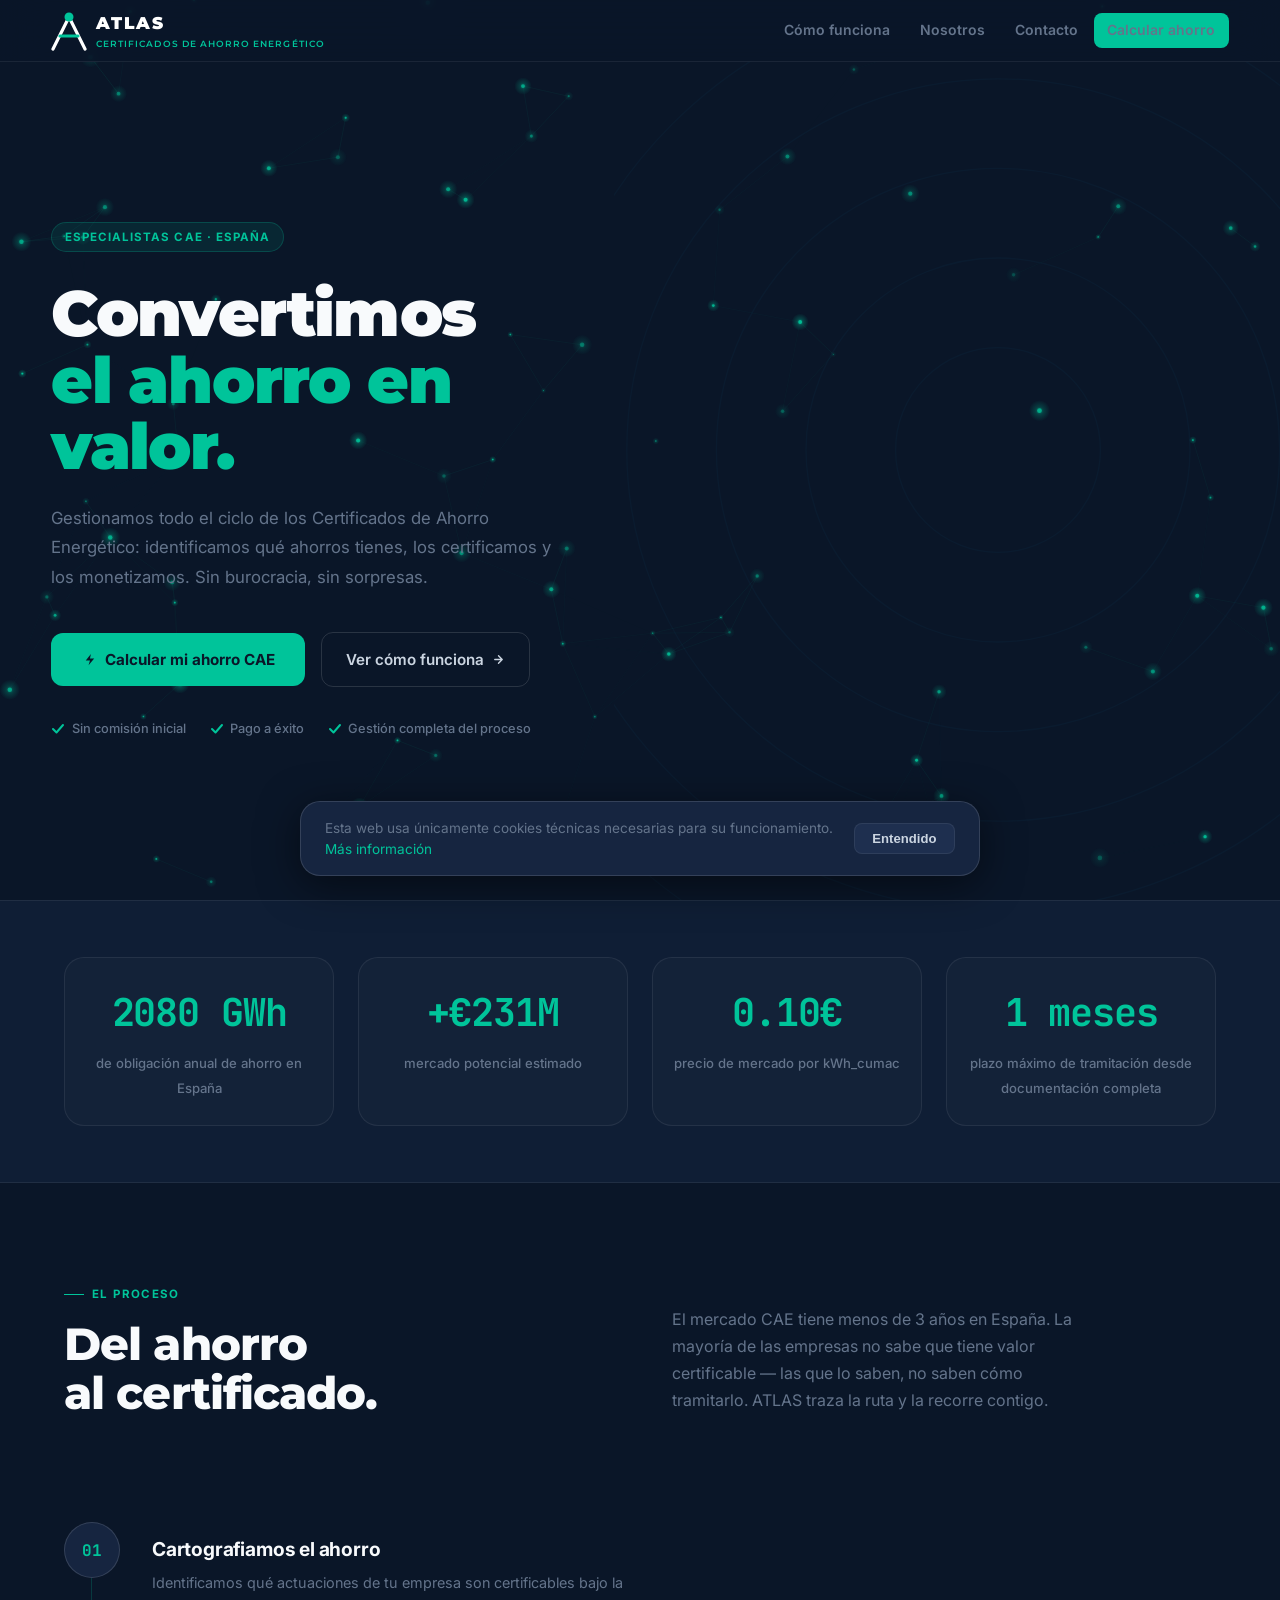
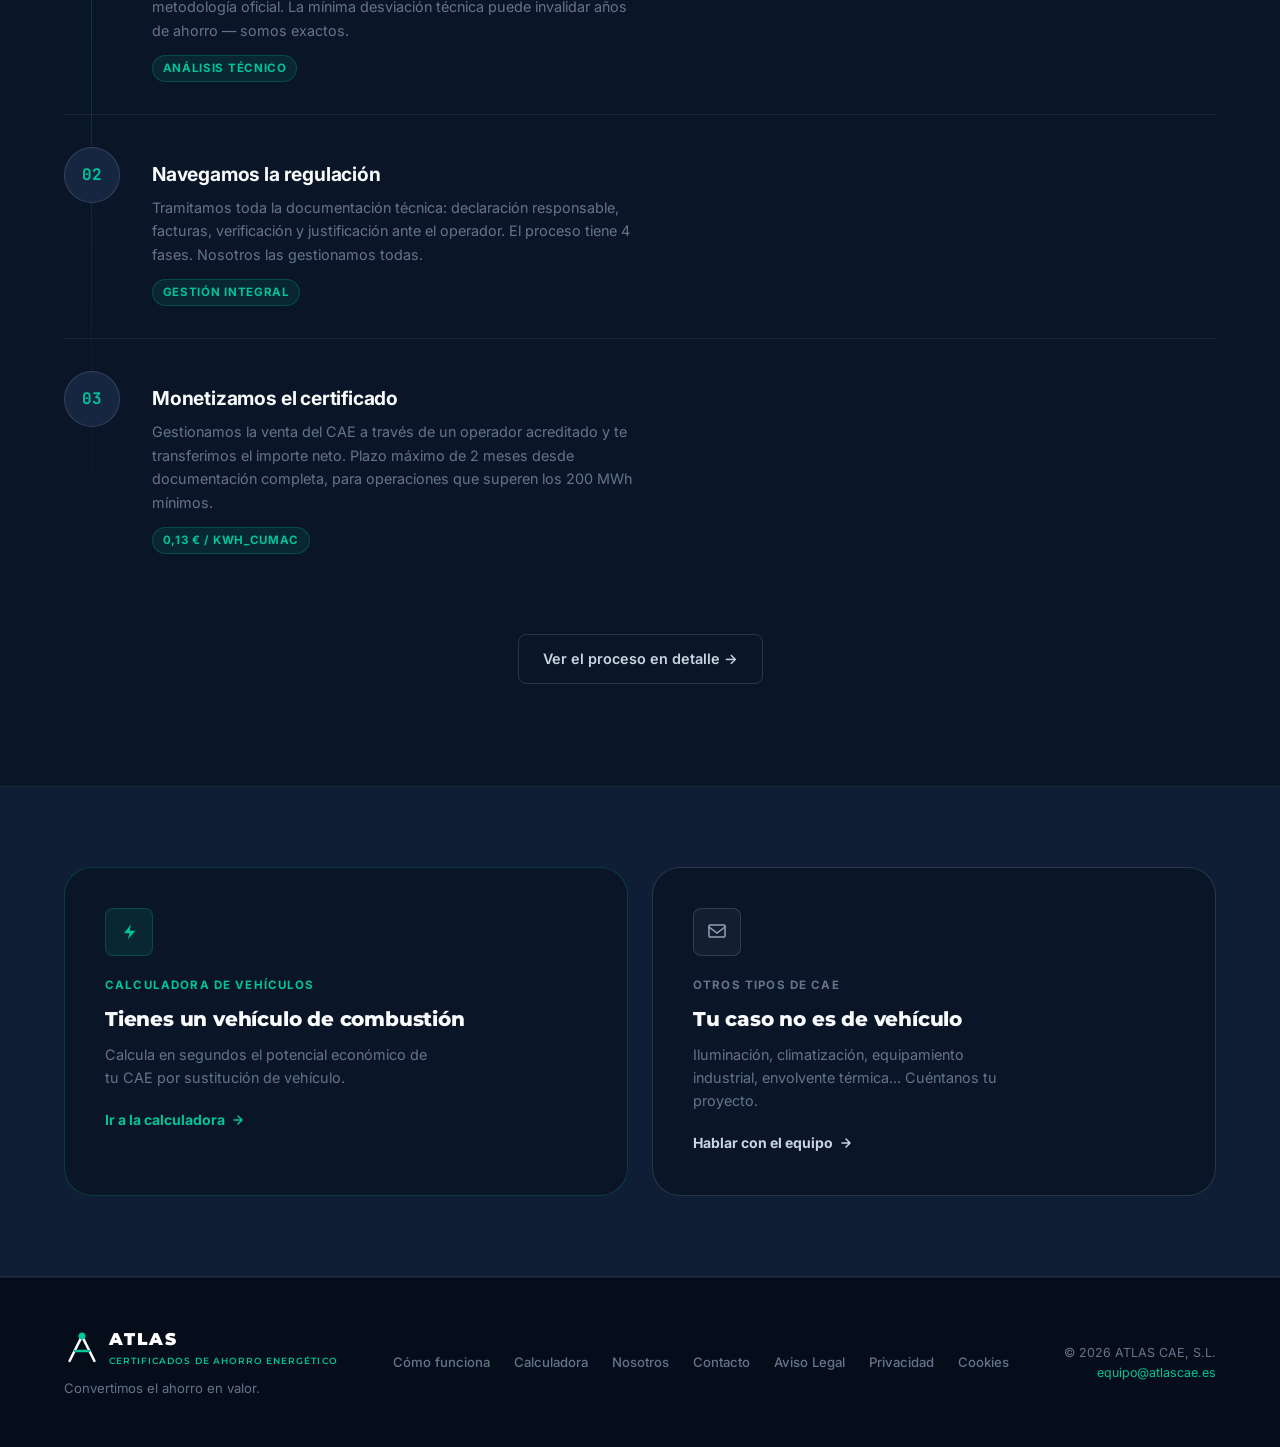
==== index.html @ 6698786b "Fix website structure" ====
<!DOCTYPE html>
<html lang="es">
<head>
  <meta charset="UTF-8">
  <meta name="viewport" content="width=device-width, initial-scale=1.0">
  <title>ATLAS CAE — Certificados de Ahorro Energético</title>
  <meta name="description" content="ATLAS CAE gestiona todo el proceso de certificación energética: identificamos el ahorro, tramitamos la documentación y monetizamos tu CAE. Sin complicaciones.">
  <link rel="preconnect" href="https://fonts.googleapis.com">
  <link rel="preconnect" href="https://fonts.gstatic.com" crossorigin>
  <link href="https://fonts.googleapis.com/css2?family=Montserrat:wght@600;700;800;900&family=Inter:wght@400;500;600&family=JetBrains+Mono:wght@400;500;700&display=swap" rel="stylesheet">
  <link rel="stylesheet" href="css/main.css">
</head>
<body>

<div id="scroll-bar" aria-hidden="true"></div>

<!-- ═══ HEADER ═══════════════════════════════════════ -->
<header class="site-header" id="site-header">
  <a class="logo" href="index.html" aria-label="ATLAS CAE — inicio">
    <span class="logo-mark" aria-hidden="true">
      <svg width="36" height="40" viewBox="0 0 36 40" fill="none" xmlns="http://www.w3.org/2000/svg">
        <line x1="2" y1="38" x2="18" y2="6" stroke="white" stroke-width="3.2" stroke-linecap="round"/>
        <line x1="34" y1="38" x2="18" y2="6" stroke="white" stroke-width="3.2" stroke-linecap="round"/>
        <line x1="9" y1="25" x2="27" y2="25" stroke="#00C49A" stroke-width="3.2" stroke-linecap="round"/>
        <circle cx="18" cy="6" r="4.5" fill="#00C49A"/>
      </svg>
    </span>
    <span>
      <span class="logo-name">ATLAS</span>
      <span class="logo-sub">Certificados de Ahorro Energético</span>
    </span>
  </a>
  <nav class="header-nav" aria-label="Navegación principal">
    <a href="ayuda.html">Cómo funciona</a>
    <a href="nosotros.html">Nosotros</a>
    <a href="contacto.html">Contacto</a>
    <a href="calculadora.html" class="header-cta">Calcular ahorro</a>
  </nav>
  <button class="mobile-toggle" id="mobile-toggle" aria-label="Abrir menú" aria-expanded="false" aria-controls="mobile-nav">
    <span class="bar"></span><span class="bar"></span><span class="bar"></span>
  </button>
</header>

<nav class="mobile-nav" id="mobile-nav" aria-label="Menú móvil">
  <a href="ayuda.html">Cómo funciona</a>
  <a href="nosotros.html">Nosotros</a>
  <a href="contacto.html">Contacto</a>
  <a href="calculadora.html" class="mobile-cta">Calcular ahorro</a>
</nav>

<!-- ═══ HERO ══════════════════════════════════════════ -->
<section id="hero" aria-label="Inicio">
  <canvas id="hero-canvas" aria-hidden="true"></canvas>
  <div class="hero-rings" aria-hidden="true">
    <svg viewBox="0 0 600 600" width="100%" height="100%" fill="none" xmlns="http://www.w3.org/2000/svg">
      <circle cx="300" cy="300" r="80"  stroke="#1B9ED4" stroke-width="1"/>
      <circle cx="300" cy="300" r="150" stroke="#1B9ED4" stroke-width="1"/>
      <circle cx="300" cy="300" r="220" stroke="#1B9ED4" stroke-width="1"/>
      <circle cx="300" cy="300" r="290" stroke="#1B9ED4" stroke-width="1"/>
      <circle cx="300" cy="300" r="360" stroke="#1B9ED4" stroke-width="1"/>
      <circle cx="300" cy="300" r="430" stroke="#1B9ED4" stroke-width="0.8"/>
      <circle cx="300" cy="300" r="500" stroke="#1B9ED4" stroke-width="0.6"/>
    </svg>
  </div>
  <div class="hero-content">
    <div class="hero-badge">
      Especialistas CAE · España
    </div>
    <h1 class="hero-h1">
      Convertimos<br>
      <span class="accent">el ahorro en valor.</span>
    </h1>
    <p class="hero-sub">
      Gestionamos todo el ciclo de los Certificados de Ahorro Energético:
      identificamos qué ahorros tienes, los certificamos y los monetizamos.
      Sin burocracia, sin sorpresas.
    </p>
    <div class="hero-actions">
      <a href="calculadora.html" class="btn-hero-primary">
        <svg width="15" height="15" viewBox="0 0 16 16" fill="none" aria-hidden="true">
          <path d="M9.5 2L4 9h4.5L7 14 13 7H8.5L9.5 2z" fill="currentColor"/>
        </svg>
        Calcular mi ahorro CAE
      </a>
      <a href="ayuda.html" class="btn-hero-ghost">
        Ver cómo funciona
        <svg width="13" height="13" viewBox="0 0 14 14" fill="none" aria-hidden="true">
          <path d="M3 7h8M7 3l4 4-4 4" stroke="currentColor" stroke-width="1.5" stroke-linecap="round" stroke-linejoin="round"/>
        </svg>
      </a>
    </div>
    <div class="hero-trust" aria-label="Ventajas clave">
      <div class="hero-trust-item">
        <svg width="14" height="14" viewBox="0 0 14 14" fill="none" aria-hidden="true"><path d="M2 7l3.5 3.5L12 3" stroke="#00C49A" stroke-width="2" stroke-linecap="round" stroke-linejoin="round"/></svg>
        Sin comisión inicial
      </div>
      <div class="hero-trust-item">
        <svg width="14" height="14" viewBox="0 0 14 14" fill="none" aria-hidden="true"><path d="M2 7l3.5 3.5L12 3" stroke="#00C49A" stroke-width="2" stroke-linecap="round" stroke-linejoin="round"/></svg>
        Pago a éxito
      </div>
      <div class="hero-trust-item">
        <svg width="14" height="14" viewBox="0 0 14 14" fill="none" aria-hidden="true"><path d="M2 7l3.5 3.5L12 3" stroke="#00C49A" stroke-width="2" stroke-linecap="round" stroke-linejoin="round"/></svg>
        Gestión completa del proceso
      </div>
    </div>
  </div>
</section>

<!-- ═══ STATS ══════════════════════════════════════════ -->
<div id="stats" aria-label="Cifras clave del mercado">
  <div class="stats-grid">
    <div class="stat-item reveal delay-1">
      <span class="stat-num" data-target="2600" data-suffix=" GWh">0</span>
      <span class="stat-desc">de obligación anual de ahorro en España</span>
    </div>
    <div class="stat-item reveal delay-2">
      <span class="stat-num" data-target="300" data-prefix="+€" data-suffix="M">0</span>
      <span class="stat-desc">mercado potencial estimado</span>
    </div>
    <div class="stat-item reveal delay-3">
      <span class="stat-num" data-target="0.13" data-suffix="€">0</span>
      <span class="stat-desc">precio de mercado por kWh_cumac</span>
    </div>
    <div class="stat-item reveal delay-4">
      <span class="stat-num" data-target="2" data-suffix=" meses">0</span>
      <span class="stat-desc">plazo máximo de tramitación desde documentación completa</span>
    </div>
  </div>
</div>

<!-- ═══ PROCESO ════════════════════════════════════════ -->
<section id="proceso" style="background:var(--dark-900); border-bottom:1px solid var(--border);" aria-labelledby="proceso-title">
  <div class="section-wrap">
    <div class="proceso-header-grid" style="display:grid;grid-template-columns:1fr 1fr;gap:4rem;align-items:end;margin-bottom:4.5rem;">
      <div class="reveal reveal-left">
        <div class="section-label">El proceso</div>
        <h2 class="section-title" id="proceso-title">Del ahorro<br>al certificado.</h2>
      </div>
      <p class="section-sub reveal reveal-right" style="max-width:40ch;padding-bottom:.25rem;align-self:end;">
        El mercado CAE tiene menos de 3 años en España. La mayoría de las empresas no sabe
        que tiene valor certificable — las que lo saben, no saben cómo tramitarlo.
        ATLAS traza la ruta y la recorre contigo.
      </p>
    </div>

    <div class="steps" role="list">
      <div class="step reveal" role="listitem">
        <div class="step-num" aria-hidden="true">01</div>
        <div class="step-content">
          <div class="step-title">Cartografiamos el ahorro</div>
          <p class="step-desc">Identificamos qué actuaciones de tu empresa son certificables bajo la metodología oficial. La mínima desviación técnica puede invalidar años de ahorro — somos exactos.</p>
          <span class="step-tag">Análisis técnico</span>
        </div>
      </div>
      <div class="step reveal delay-1" role="listitem">
        <div class="step-num" aria-hidden="true">02</div>
        <div class="step-content">
          <div class="step-title">Navegamos la regulación</div>
          <p class="step-desc">Tramitamos toda la documentación técnica: declaración responsable, facturas, verificación y justificación ante el operador. El proceso tiene 4 fases. Nosotros las gestionamos todas.</p>
          <span class="step-tag">Gestión integral</span>
        </div>
      </div>
      <div class="step reveal delay-2" role="listitem">
        <div class="step-num" aria-hidden="true">03</div>
        <div class="step-content">
          <div class="step-title">Monetizamos el certificado</div>
          <p class="step-desc">Gestionamos la venta del CAE a través de un operador acreditado y te transferimos el importe neto. Plazo máximo de 2 meses desde documentación completa, para operaciones que superen los 200 MWh mínimos.</p>
          <span class="step-tag">0,13 € / kWh_cumac</span>
        </div>
      </div>
    </div>

    <div style="margin-top:3rem;text-align:center;" class="reveal">
      <a href="ayuda.html" class="btn-secondary">Ver el proceso en detalle →</a>
    </div>
  </div>
</section>

<!-- ═══ CTA DUAL ════════════════════════════════════════ -->
<section style="background:var(--dark-800);border-bottom:1px solid var(--border);" aria-label="Próximos pasos">
  <div class="section-wrap cta-dual-wrap" style="padding-top:5rem;padding-bottom:5rem;">
    <div class="cta-dual-grid reveal" style="display:grid;grid-template-columns:1fr 1fr;gap:1.5rem;">

      <a href="calculadora.html" class="cta-card-primary" style="display:block;text-decoration:none;background:var(--dark-900);border:1px solid var(--teal-border);border-radius:var(--r-xl);padding:2.5rem;transition:box-shadow .25s,border-color .25s;">
        <div style="display:inline-flex;align-items:center;justify-content:center;width:48px;height:48px;background:var(--teal-dim);border:1px solid var(--teal-border);border-radius:var(--r-sm);margin-bottom:1.25rem;">
          <svg width="20" height="20" viewBox="0 0 16 16" fill="none" aria-hidden="true">
            <path d="M9.5 2L4 9h4.5L7 14 13 7H8.5L9.5 2z" fill="#00C49A"/>
          </svg>
        </div>
        <div style="font-size:.72rem;font-weight:700;letter-spacing:.1em;text-transform:uppercase;color:var(--teal);margin-bottom:.5rem;">Calculadora de vehículos</div>
        <h3 style="font-family:'Montserrat',sans-serif;font-size:1.25rem;font-weight:800;letter-spacing:-.01em;margin-bottom:.5rem;color:var(--text-100);">Tienes un vehículo de combustión</h3>
        <p style="font-size:.9rem;color:var(--text-500);line-height:1.6;max-width:36ch;">Calcula en segundos el potencial económico de tu CAE por sustitución de vehículo.</p>
        <div style="display:inline-flex;align-items:center;gap:.4rem;margin-top:1.25rem;font-size:.875rem;font-weight:700;color:var(--teal);">
          Ir a la calculadora
          <svg width="14" height="14" viewBox="0 0 14 14" fill="none" aria-hidden="true">
            <path d="M3 7h8M7 3l4 4-4 4" stroke="currentColor" stroke-width="1.5" stroke-linecap="round" stroke-linejoin="round"/>
          </svg>
        </div>
      </a>

      <a href="contacto.html" class="cta-card-secondary" style="display:block;text-decoration:none;background:var(--dark-900);border:1px solid var(--border-light);border-radius:var(--r-xl);padding:2.5rem;transition:box-shadow .25s,border-color .25s;">
        <div style="display:inline-flex;align-items:center;justify-content:center;width:48px;height:48px;background:rgba(255,255,255,.04);border:1px solid var(--border-light);border-radius:var(--r-sm);margin-bottom:1.25rem;">
          <svg width="20" height="20" viewBox="0 0 20 20" fill="none" aria-hidden="true">
            <path d="M17 3H3a1 1 0 00-1 1v10a1 1 0 001 1h14a1 1 0 001-1V4a1 1 0 00-1-1z" stroke="#94a3b8" stroke-width="1.5"/>
            <path d="M2 5l8 6 8-6" stroke="#94a3b8" stroke-width="1.5" stroke-linecap="round"/>
          </svg>
        </div>
        <div style="font-size:.72rem;font-weight:700;letter-spacing:.1em;text-transform:uppercase;color:var(--text-500);margin-bottom:.5rem;">Otros tipos de CAE</div>
        <h3 style="font-family:'Montserrat',sans-serif;font-size:1.25rem;font-weight:800;letter-spacing:-.01em;margin-bottom:.5rem;color:var(--text-100);">Tu caso no es de vehículo</h3>
        <p style="font-size:.9rem;color:var(--text-500);line-height:1.6;max-width:36ch;">Iluminación, climatización, equipamiento industrial, envolvente térmica... Cuéntanos tu proyecto.</p>
        <div style="display:inline-flex;align-items:center;gap:.4rem;margin-top:1.25rem;font-size:.875rem;font-weight:700;color:var(--text-300);">
          Hablar con el equipo
          <svg width="14" height="14" viewBox="0 0 14 14" fill="none" aria-hidden="true">
            <path d="M3 7h8M7 3l4 4-4 4" stroke="currentColor" stroke-width="1.5" stroke-linecap="round" stroke-linejoin="round"/>
          </svg>
        </div>
      </a>

    </div>
  </div>
</section>

<!-- ═══ FOOTER ══════════════════════════════════════════ -->
<footer>
  <div class="footer-inner">
    <div class="footer-logo">
      <a class="logo" href="index.html" aria-label="ATLAS CAE — inicio" style="text-decoration:none;">
        <span class="logo-mark" aria-hidden="true">
          <svg width="28" height="32" viewBox="0 0 36 40" fill="none">
            <line x1="2" y1="38" x2="18" y2="6" stroke="white" stroke-width="3.2" stroke-linecap="round"/>
            <line x1="34" y1="38" x2="18" y2="6" stroke="white" stroke-width="3.2" stroke-linecap="round"/>
            <line x1="9" y1="25" x2="27" y2="25" stroke="#00C49A" stroke-width="3.2" stroke-linecap="round"/>
            <circle cx="18" cy="6" r="4.5" fill="#00C49A"/>
          </svg>
        </span>
        <span>
          <span class="logo-name">ATLAS</span>
          <span class="logo-sub">Certificados de Ahorro Energético</span>
        </span>
      </a>
      <p class="footer-tagline">Convertimos el ahorro en valor.</p>
    </div>
    <nav class="footer-links" aria-label="Navegación secundaria">
      <a href="ayuda.html">Cómo funciona</a>
      <a href="calculadora.html">Calculadora</a>
      <a href="nosotros.html">Nosotros</a>
      <a href="contacto.html">Contacto</a>
      <a href="#" onclick="abrirLegal('aviso-legal');return false;">Aviso Legal</a>
      <a href="#" onclick="abrirLegal('privacidad');return false;">Privacidad</a>
      <a href="#" onclick="abrirLegal('cookies');return false;">Cookies</a>
    </nav>
    <div class="footer-right">
      <p class="footer-copy">
        © 2026 ATLAS CAE, S.L.<br>
        <a href="mailto:equipo@atlascae.es" style="color:var(--teal);text-decoration:none;font-size:.78rem;">equipo@atlascae.es</a>
      </p>
    </div>
  </div>
</footer>

<!-- ═══ LEGALES ══════════════════════════════════════════ -->
<div id="aviso-legal" class="legal-overlay" role="dialog" aria-modal="true" aria-labelledby="al-title">
  <div class="legal-container">
    <button class="legal-close" onclick="cerrarLegal('aviso-legal')" aria-label="Cerrar">×</button>
    <h1 id="al-title">Aviso Legal</h1>
    <p class="legal-meta">ATLAS CAE, S.L. · <span class="legal-cif">CIF: [CIF PENDIENTE]</span></p>
    <h2>Identificación del titular</h2>
    <p>En cumplimiento del artículo 10 de la Ley 34/2002, de 11 de julio (LSSI-CE):</p>
    <ul>
      <li><strong>Razón social:</strong> ATLAS CAE, S.L.</li>
      <li><strong>CIF:</strong> <span class="legal-cif">[CIF PENDIENTE]</span></li>
      <li><strong>Domicilio social:</strong> Calle Escorial nº 20, Escalera 8, 1º B, 28690, Madrid</li>
      <li><strong>Email:</strong> legal@atlascae.es</li>
    </ul>
    <h2>Condiciones de uso</h2>
    <p>El acceso a este sitio implica la aceptación de las presentes condiciones. Los contenidos son informativos y no constituyen asesoramiento técnico, jurídico ni financiero vinculante.</p>
    <h2>Propiedad intelectual</h2>
    <p>Todos los contenidos (textos, imágenes, logotipos, código) son propiedad de ATLAS CAE, S.L. o de terceros que han autorizado su uso. Se prohíbe su reproducción sin autorización escrita.</p>
    <h2>Legislación aplicable</h2>
    <p>Las presentes condiciones se rigen por la legislación española. Para cualquier controversia, las partes se someten a los juzgados de Madrid.</p>
  </div>
</div>

<div id="privacidad" class="legal-overlay" role="dialog" aria-modal="true" aria-labelledby="pp-title">
  <div class="legal-container">
    <button class="legal-close" onclick="cerrarLegal('privacidad')" aria-label="Cerrar">×</button>
    <h1 id="pp-title">Política de Privacidad</h1>
    <p class="legal-meta">ATLAS CAE, S.L. · Cumplimiento RGPD y LOPDGDD</p>
    <h2>Responsable del tratamiento</h2>
    <ul>
      <li><strong>Razón social:</strong> ATLAS CAE, S.L.</li>
      <li><strong>CIF:</strong> <span class="legal-cif">[CIF PENDIENTE]</span></li>
      <li><strong>Domicilio:</strong> Calle Escorial nº 20, Escalera 8, 1º B, 28690, Madrid</li>
      <li><strong>Email:</strong> legal@atlascae.es</li>
    </ul>
    <h2>Finalidad</h2>
    <p>Los datos facilitados se tratan para gestionar consultas y el contacto comercial relacionado con los servicios de ATLAS CAE, S.L.</p>
    <h2>Base legitimadora</h2>
    <p>El consentimiento del usuario, expresado al facilitar sus datos (art. 6.1.a RGPD).</p>
    <h2>Conservación</h2>
    <p>Los datos se conservan el tiempo necesario para atender la consulta o relación comercial, y los plazos legales aplicables.</p>
    <h2>Cesión a terceros</h2>
    <p>No se ceden datos a terceros salvo obligación legal. No se realizan transferencias internacionales fuera del EEE.</p>
    <h2>Derechos</h2>
    <p>Puedes ejercitar tus derechos ARCO+ escribiendo a <strong>legal@atlascae.es</strong>. También puedes reclamar ante la AEPD (www.aepd.es).</p>
  </div>
</div>

<div id="cookies" class="legal-overlay" role="dialog" aria-modal="true" aria-labelledby="pc-title">
  <div class="legal-container">
    <button class="legal-close" onclick="cerrarLegal('cookies')" aria-label="Cerrar">×</button>
    <h1 id="pc-title">Política de Cookies</h1>
    <p class="legal-meta">ATLAS CAE, S.L.</p>
    <h2>Cookies utilizadas</h2>
    <p>Este sitio usa únicamente <strong>cookies técnicas estrictamente necesarias</strong>:</p>
    <ul>
      <li><strong>atlas_cookies_ok</strong> — Almacena la confirmación del aviso de cookies (localStorage). No transmite datos a ningún servidor.</li>
    </ul>
    <p>No se utilizan cookies analíticas, publicitarias ni de terceros (Google Analytics, Meta Pixel, etc.).</p>
    <h2>Consentimiento</h2>
    <p>Al ser únicamente cookies técnicas imprescindibles, no se requiere consentimiento previo (art. 22.2 LSSI-CE y directrices AEPD).</p>
    <h2>Desactivación</h2>
    <ul>
      <li><a href="https://support.google.com/chrome/answer/95647" target="_blank" rel="noopener noreferrer">Chrome</a></li>
      <li><a href="https://support.mozilla.org/es/kb/habilitar-y-deshabilitar-cookies-sitios-web-rastrear-preferencias" target="_blank" rel="noopener noreferrer">Firefox</a></li>
      <li><a href="https://support.apple.com/es-es/guide/safari/sfri11471/mac" target="_blank" rel="noopener noreferrer">Safari</a></li>
    </ul>
  </div>
</div>

<!-- ═══ COOKIE BANNER ════════════════════════════════════ -->
<div id="cookie-banner" class="hidden" role="complementary" aria-label="Aviso de cookies">
  <p>Esta web usa únicamente cookies técnicas necesarias para su funcionamiento.
    <a href="#" onclick="cerrarCookieBanner();abrirLegal('cookies');return false;">Más información</a>
  </p>
  <button onclick="cerrarCookieBanner()">Entendido</button>
</div>

<script src="js/main.js"></script>
<script>
/* ── Hero particle system ─────────────────────────── */
(function () {
  var canvas = document.getElementById('hero-canvas');
  if (!canvas) return;
  var ctx = canvas.getContext('2d');
  var hero = document.getElementById('hero');

  var mouse = { x: -9999, y: -9999, active: false };
  var particles = [];
  var W, H;

  var COUNT       = window.innerWidth < 600 ? 40 : 90;
  var LINK_DIST   = 120;
  var MOUSE_DIST  = 160;
  var R = 0, G = 196, B = 154;          /* teal #00C49A */

  function resize() {
    W = canvas.width  = hero.offsetWidth;
    H = canvas.height = hero.offsetHeight;
  }

  function Particle() {
    this.x  = Math.random() * W;
    this.y  = Math.random() * H;
    this.vx = (Math.random() - .5) * .45;
    this.vy = (Math.random() - .5) * .45;
    this.r  = Math.random() * 1.8 + .6;
    this.base = Math.random() * .5 + .15;
    this.a  = this.base;
  }

  Particle.prototype.tick = function () {
    var dx = this.x - mouse.x;
    var dy = this.y - mouse.y;
    var d2 = dx * dx + dy * dy;
    var md = MOUSE_DIST * MOUSE_DIST;

    if (mouse.active && d2 < md) {
      var f = (1 - d2 / md) * .12;
      var len = Math.sqrt(d2) || 1;
      this.vx += (dx / len) * f;
      this.vy += (dy / len) * f;
      this.a = Math.min(1, this.base + (1 - d2 / md) * .85);
    } else {
      this.a += (this.base - this.a) * .04;
    }

    var sp = Math.sqrt(this.vx * this.vx + this.vy * this.vy);
    if (sp > 2.2) { this.vx *= .93; this.vy *= .93; }
    this.vx *= .992; this.vy *= .992;

    this.x += this.vx;
    this.y += this.vy;

    if (this.x < 0)  this.x = W;
    if (this.x > W)  this.x = 0;
    if (this.y < 0)  this.y = H;
    if (this.y > H)  this.y = 0;
  };

  Particle.prototype.draw = function () {
    var grd = ctx.createRadialGradient(this.x, this.y, 0, this.x, this.y, this.r * 4.5);
    grd.addColorStop(0,   'rgba(' + R + ',' + G + ',' + B + ',' + this.a + ')');
    grd.addColorStop(.4,  'rgba(' + R + ',' + G + ',' + B + ',' + (this.a * .4) + ')');
    grd.addColorStop(1,   'rgba(' + R + ',' + G + ',' + B + ',0)');
    ctx.beginPath();
    ctx.arc(this.x, this.y, this.r * 4.5, 0, 6.2832);
    ctx.fillStyle = grd;
    ctx.fill();

    ctx.beginPath();
    ctx.arc(this.x, this.y, this.r, 0, 6.2832);
    ctx.fillStyle = 'rgba(' + R + ',' + G + ',' + B + ',' + Math.min(1, this.a * 1.4) + ')';
    ctx.fill();
  };

  function drawLinks() {
    var ld2 = LINK_DIST * LINK_DIST;
    var md2 = MOUSE_DIST * MOUSE_DIST;
    for (var i = 0; i < particles.length; i++) {
      var pi = particles[i];
      /* particle–particle */
      for (var j = i + 1; j < particles.length; j++) {
        var pj = particles[j];
        var dx = pi.x - pj.x, dy = pi.y - pj.y;
        var d2 = dx * dx + dy * dy;
        if (d2 < ld2) {
          var a = (1 - d2 / ld2) * .12;
          ctx.beginPath();
          ctx.strokeStyle = 'rgba(' + R + ',' + G + ',' + B + ',' + a + ')';
          ctx.lineWidth = .6;
          ctx.moveTo(pi.x, pi.y);
          ctx.lineTo(pj.x, pj.y);
          ctx.stroke();
        }
      }
      /* particle–mouse */
      if (mouse.active) {
        var dmx = pi.x - mouse.x, dmy = pi.y - mouse.y;
        var dm2 = dmx * dmx + dmy * dmy;
        if (dm2 < md2) {
          var am = (1 - dm2 / md2) * .45;
          ctx.beginPath();
          ctx.strokeStyle = 'rgba(' + R + ',' + G + ',' + B + ',' + am + ')';
          ctx.lineWidth = .9;
          ctx.moveTo(pi.x, pi.y);
          ctx.lineTo(mouse.x, mouse.y);
          ctx.stroke();
        }
      }
    }
    /* mouse glow dot */
    if (mouse.active) {
      var mg = ctx.createRadialGradient(mouse.x, mouse.y, 0, mouse.x, mouse.y, 28);
      mg.addColorStop(0,   'rgba(' + R + ',' + G + ',' + B + ',.22)');
      mg.addColorStop(1,   'rgba(' + R + ',' + G + ',' + B + ',0)');
      ctx.beginPath();
      ctx.arc(mouse.x, mouse.y, 28, 0, 6.2832);
      ctx.fillStyle = mg;
      ctx.fill();
    }
  }

  function frame() {
    ctx.clearRect(0, 0, W, H);
    drawLinks();
    for (var i = 0; i < particles.length; i++) {
      particles[i].tick();
      particles[i].draw();
    }
    requestAnimationFrame(frame);
  }

  function init() {
    resize();
    particles = [];
    for (var i = 0; i < COUNT; i++) particles.push(new Particle());
    frame();
  }

  window.addEventListener('resize', resize);

  hero.addEventListener('mousemove', function (e) {
    var r = canvas.getBoundingClientRect();
    mouse.x = e.clientX - r.left;
    mouse.y = e.clientY - r.top;
    mouse.active = true;
  });
  hero.addEventListener('mouseleave', function () { mouse.active = false; });
  hero.addEventListener('touchmove', function (e) {
    if (e.touches.length === 0) return;
    var r = canvas.getBoundingClientRect();
    mouse.x = e.touches[0].clientX - r.left;
    mouse.y = e.touches[0].clientY - r.top;
    mouse.active = true;
  }, { passive: true });
  hero.addEventListener('touchend', function () { mouse.active = false; });

  init();
})();
</script>
</body>
</html>
---- css/main.css ----
/* =====================================================
   ATLAS CAE — main.css
   ===================================================== */

/* ── 1. Variables ──────────────────────────────────── */
:root {
  --teal:         #00C49A;
  --teal-hover:   #00b388;
  --teal-dim:     rgba(0,196,154,.10);
  --teal-border:  rgba(0,196,154,.22);
  --teal-ring:    rgba(0,196,154,.22);
  --cielo:        #1B9ED4;

  --dark-950: #060d1a;
  --dark-900: #0A1628;
  --dark-800: #0f1e35;
  --dark-700: #162540;
  --dark-600: #1e2f4f;
  --dark-500: #283d62;

  --text-100: #f8fafc;
  --text-300: #cbd5e1;
  --text-500: #64748b;

  --border:       rgba(255,255,255,.07);
  --border-light: rgba(255,255,255,.13);

  --r-sm:  8px;
  --r:     12px;
  --r-lg:  20px;
  --r-xl:  28px;

  --shadow-sm:   0 1px 3px rgba(0,0,0,.3);
  --shadow-md:   0 4px 20px rgba(0,0,0,.4);
  --shadow-lg:   0 8px 40px rgba(0,0,0,.5);
  --shadow-teal: 0 8px 32px rgba(0,196,154,.25);
}

/* ── 2. Reset ──────────────────────────────────────── */
*, *::before, *::after { box-sizing: border-box; margin: 0; padding: 0; }
ul { list-style: none; }

/* ── 3. Base ───────────────────────────────────────── */
html { scroll-behavior: smooth; }
body {
  background: var(--dark-900);
  color: var(--text-100);
  font-family: 'Inter', system-ui, -apple-system, sans-serif;
  font-size: 16px;
  line-height: 1.6;
  -webkit-font-smoothing: antialiased;
  overflow-x: hidden;
}
a { color: inherit; }

/* ── 4. Scroll progress bar ────────────────────────── */
#scroll-bar {
  position: fixed;
  top: 0; left: 0;
  height: 2px;
  background: var(--teal);
  width: 0%;
  z-index: 9999;
  transition: width .05s linear;
  box-shadow: 0 0 8px rgba(0,196,154,.6);
}

/* ── 5. Header ─────────────────────────────────────── */
.site-header {
  position: fixed;
  top: 0; left: 0; right: 0;
  height: 62px;
  background: rgba(10,22,40,.85);
  backdrop-filter: blur(20px);
  -webkit-backdrop-filter: blur(20px);
  border-bottom: 1px solid var(--border);
  display: flex;
  align-items: center;
  justify-content: space-between;
  padding: 0 clamp(1.25rem,4vw,3.5rem);
  z-index: 500;
  transition: background .3s;
}
.site-header.scrolled { background: rgba(10,22,40,.97); }

.logo {
  display: flex;
  align-items: center;
  gap: .55rem;
  text-decoration: none;
  flex-shrink: 0;
}
.logo-mark {
  width: 36px; height: 36px;
  display: flex; align-items: center; justify-content: center;
  flex-shrink: 0;
}
.logo-name {
  font-family: 'Montserrat', sans-serif;
  font-size: 1.05rem; font-weight: 900;
  letter-spacing: .12em;
  color: #fff; text-transform: uppercase;
}
.logo-sub {
  font-family: 'Montserrat', sans-serif;
  font-size: .55rem; font-weight: 600;
  letter-spacing: .12em;
  color: var(--teal);
  text-transform: uppercase;
  display: block;
  margin-top: 1px;
}

.header-nav {
  display: flex;
  align-items: center;
  gap: .15rem;
}
.header-nav a {
  color: var(--text-500);
  text-decoration: none;
  font-size: .875rem; font-weight: 600;
  padding: .4rem .85rem;
  border-radius: var(--r-sm);
  transition: color .2s, background .2s;
  white-space: nowrap;
}
.header-nav a:hover,
.header-nav a.current { color: var(--text-100); background: var(--border); }
.header-nav a.current { color: var(--teal); }

.header-cta {
  background: var(--teal);
  color: var(--dark-900);
  padding: .5rem 1.2rem;
  border-radius: var(--r-sm);
  font-weight: 700;
  transition: background .2s, box-shadow .2s, transform .1s;
}
.header-cta:hover {
  background: var(--teal-hover);
  box-shadow: var(--shadow-teal);
  transform: translateY(-1px);
}
.header-cta.current { color: var(--dark-900); }

/* ── 6. Mobile nav ─────────────────────────────────── */
.mobile-toggle {
  display: none;
  flex-direction: column;
  justify-content: center;
  align-items: center;
  width: 40px; height: 40px;
  background: none;
  border: 1px solid var(--border-light);
  border-radius: var(--r-sm);
  cursor: pointer;
  gap: 5px;
  z-index: 600;
  flex-shrink: 0;
}
.mobile-toggle .bar {
  display: block;
  width: 20px; height: 1.5px;
  background: var(--text-300);
  border-radius: 2px;
  transition: transform .25s, opacity .2s;
}
.mobile-toggle.open .bar:nth-child(1) { transform: translateY(6.5px) rotate(45deg); }
.mobile-toggle.open .bar:nth-child(2) { opacity: 0; }
.mobile-toggle.open .bar:nth-child(3) { transform: translateY(-6.5px) rotate(-45deg); }

.mobile-nav {
  display: none;
  position: fixed;
  inset: 62px 0 0;
  background: rgba(10,22,40,.98);
  backdrop-filter: blur(16px);
  z-index: 490;
  flex-direction: column;
  align-items: center;
  justify-content: center;
  gap: .5rem;
  padding: 2rem;
}
.mobile-nav.open { display: flex; }
.mobile-nav a {
  color: var(--text-300);
  text-decoration: none;
  font-size: 1.25rem; font-weight: 600;
  padding: .85rem 2rem;
  border-radius: var(--r);
  width: 100%;
  text-align: center;
  transition: color .2s, background .2s;
  border: 1px solid transparent;
}
.mobile-nav a:hover { color: var(--text-100); background: var(--border); }
.mobile-nav a.current { color: var(--teal); border-color: var(--teal-border); background: var(--teal-dim); }
.mobile-nav .mobile-cta {
  background: var(--teal);
  color: var(--dark-900);
  font-weight: 700;
  margin-top: .5rem;
  border-color: transparent;
}
.mobile-nav .mobile-cta:hover { background: var(--teal-hover); }

/* ── 7. Buttons (shared) ───────────────────────────── */
.btn-primary {
  display: inline-flex; align-items: center; justify-content: center; gap: .45rem;
  background: var(--teal);
  color: var(--dark-900);
  border: none;
  border-radius: var(--r-sm);
  padding: .78rem 1.5rem;
  font-size: .9rem; font-weight: 700; font-family: inherit;
  cursor: pointer;
  transition: background .15s, box-shadow .15s, transform .1s;
  text-decoration: none;
  white-space: nowrap;
}
.btn-primary:hover {
  background: var(--teal-hover);
  box-shadow: var(--shadow-teal);
  transform: translateY(-1px);
}
.btn-primary:active { transform: translateY(0); box-shadow: none; }
.btn-primary:disabled { opacity: .5; cursor: not-allowed; transform: none; }
.btn-primary.full-width { width: 100%; }
.btn-primary.btn-success { background: #00a882; }

.btn-secondary {
  display: inline-flex; align-items: center; gap: .5rem;
  color: var(--text-300);
  background: transparent;
  border: 1.5px solid var(--border-light);
  border-radius: var(--r-sm);
  padding: .78rem 1.5rem;
  font-size: .9rem; font-weight: 600; font-family: inherit;
  cursor: pointer;
  text-decoration: none;
  transition: color .2s, border-color .2s, background .2s;
  white-space: nowrap;
}
.btn-secondary:hover {
  color: var(--text-100);
  border-color: rgba(255,255,255,.25);
  background: var(--border);
}

.btn-ghost {
  display: inline-flex; align-items: center;
  width: auto; padding: .28rem .7rem;
  font-size: .775rem; font-weight: 600; font-family: inherit;
  border-radius: 99px; background: transparent;
  color: var(--text-500);
  border: 1.5px solid rgba(255,255,255,.12);
  cursor: pointer; white-space: nowrap;
  transition: border-color .15s, color .15s, background .15s;
  flex-shrink: 0; line-height: 1.4;
}
.btn-ghost:hover { border-color: rgba(255,255,255,.25); color: var(--text-100); background: var(--border); }

.btn-hero-primary {
  display: inline-flex; align-items: center; gap: .5rem;
  background: var(--teal);
  color: var(--dark-900);
  font-size: .95rem; font-weight: 700; font-family: inherit;
  padding: .9rem 1.9rem;
  border-radius: var(--r);
  border: none;
  cursor: pointer;
  text-decoration: none;
  transition: background .2s, box-shadow .2s, transform .15s;
  white-space: nowrap;
}
.btn-hero-primary:hover {
  background: var(--teal-hover);
  box-shadow: var(--shadow-teal);
  transform: translateY(-2px);
}
.btn-hero-primary:active { transform: translateY(0); }

.btn-hero-ghost {
  display: inline-flex; align-items: center; gap: .5rem;
  color: var(--text-300);
  font-size: .95rem; font-weight: 600; font-family: inherit;
  padding: .9rem 1.5rem;
  border-radius: var(--r);
  border: 1.5px solid var(--border-light);
  background: transparent;
  cursor: pointer;
  text-decoration: none;
  transition: color .2s, border-color .2s, background .2s;
  white-space: nowrap;
}
.btn-hero-ghost:hover {
  color: var(--text-100);
  border-color: rgba(255,255,255,.25);
  background: var(--border);
}

.btn-spinner {
  display: inline-block;
  width: 14px; height: 14px;
  border: 2px solid rgba(10,22,40,.25);
  border-top-color: var(--dark-900);
  border-radius: 50%;
  animation: spin .6s linear infinite;
}

/* ── 8. Section utilities ──────────────────────────── */
.section-wrap {
  padding: clamp(4rem,8vw,8rem) clamp(1.25rem,5vw,4.5rem);
  max-width: 1280px;
  margin: 0 auto;
}
.section-wrap.narrow { max-width: 860px; }

.section-label {
  font-size: .72rem; font-weight: 700;
  letter-spacing: .12em; text-transform: uppercase;
  color: var(--teal);
  margin-bottom: 1rem;
  display: flex; align-items: center; gap: .5rem;
}
.section-label::before {
  content: '';
  display: inline-block;
  width: 20px; height: 1.5px;
  background: var(--teal);
}

.section-title {
  font-family: 'Montserrat', sans-serif;
  font-size: clamp(1.9rem,3.5vw,3rem);
  font-weight: 800;
  letter-spacing: -.02em;
  line-height: 1.1;
  color: var(--text-100);
}

.section-sub {
  font-size: 1rem; font-weight: 400;
  color: var(--text-500);
  line-height: 1.7;
}

/* Chip badge */
.chip {
  display: inline-flex; align-items: center; gap: .3rem;
  font-size: .68rem; font-weight: 700;
  letter-spacing: .07em; text-transform: uppercase;
  color: var(--teal);
  background: var(--teal-dim);
  border: 1px solid var(--teal-border);
  padding: .2rem .55rem;
  border-radius: 99px;
}
.chip-dot {
  width: 5px; height: 5px;
  border-radius: 50%;
  background: var(--teal);
}

/* Step tag */
.step-tag {
  display: inline-block;
  margin-top: .75rem;
  font-size: .72rem; font-weight: 700;
  letter-spacing: .06em; text-transform: uppercase;
  color: var(--teal);
  background: var(--teal-dim);
  border: 1px solid var(--teal-border);
  padding: .2rem .6rem;
  border-radius: 99px;
}

/* Divider */
.divider {
  border: none;
  border-top: 1px solid var(--border);
  margin: 0;
}

/* ── 9. Hero (index) ───────────────────────────────── */
#hero {
  position: relative;
  min-height: 100dvh;
  display: flex;
  align-items: center;
  overflow: hidden;
  padding-top: 62px;
}

.hero-rings {
  position: absolute;
  right: -8%; top: 50%;
  transform: translateY(-50%);
  width: 60%; height: 130%;
  pointer-events: none;
  opacity: .04;
}

#hero-canvas {
  position: absolute;
  inset: 0;
  width: 100%;
  height: 100%;
  pointer-events: none;
  z-index: 1;
}

.hero-content {
  position: relative;
  z-index: 2;
  padding: clamp(2rem,5vw,5rem) clamp(1.25rem,4vw,4.5rem);
  max-width: 700px;
}

.hero-badge {
  display: inline-flex; align-items: center; gap: .5rem;
  font-size: .72rem; font-weight: 700;
  letter-spacing: .09em; text-transform: uppercase;
  color: var(--teal);
  background: var(--teal-dim);
  border: 1px solid var(--teal-border);
  padding: .3rem .8rem;
  border-radius: 99px;
  margin-bottom: 1.75rem;
  opacity: 0;
  transform: translateY(12px);
  animation: fadeUp .5s ease .2s forwards;
}

.hero-h1 {
  font-family: 'Montserrat', sans-serif;
  font-size: clamp(2.6rem,5vw,4.4rem);
  font-weight: 900;
  letter-spacing: -.025em;
  line-height: 1.04;
  color: var(--text-100);
  margin-bottom: 1.5rem;
  opacity: 0;
  transform: translateY(18px);
  animation: fadeUp .6s ease .4s forwards;
}
.hero-h1 .accent { color: var(--teal); }

.hero-sub {
  font-size: 1.05rem; font-weight: 400;
  color: var(--text-500);
  line-height: 1.75;
  max-width: 46ch;
  margin-bottom: 2.5rem;
  opacity: 0;
  transform: translateY(16px);
  animation: fadeUp .6s ease .6s forwards;
}

.hero-actions {
  display: flex; align-items: center; gap: 1rem; flex-wrap: wrap;
  opacity: 0;
  transform: translateY(14px);
  animation: fadeUp .6s ease .8s forwards;
}

.hero-stats {
  display: flex; gap: 2.5rem; flex-wrap: wrap;
  margin-top: 3.5rem;
  opacity: 0;
  transform: translateY(12px);
  animation: fadeUp .6s ease 1s forwards;
}
.hero-stat-val {
  font-family: 'JetBrains Mono', monospace;
  font-size: 1.35rem; font-weight: 700;
  color: var(--teal); letter-spacing: -.02em;
}
.hero-stat-label {
  font-size: .78rem; font-weight: 500;
  color: var(--text-500); margin-top: .1rem;
}

/* ── 10. Page hero (sub-pages) ─────────────────────── */
.page-hero {
  background: var(--dark-950);
  border-bottom: 1px solid var(--border);
  padding: clamp(5.5rem,10vw,9rem) clamp(1.25rem,5vw,4.5rem) clamp(3rem,5vw,5rem);
}
.page-hero-inner {
  max-width: 1280px;
  margin: 0 auto;
}
.page-hero h1 {
  font-family: 'Montserrat', sans-serif;
  font-size: clamp(2rem,4vw,3.2rem);
  font-weight: 900;
  letter-spacing: -.025em;
  line-height: 1.05;
  color: var(--text-100);
  max-width: 18ch;
}
.page-hero p {
  font-size: 1.05rem;
  color: var(--text-500);
  line-height: 1.7;
  max-width: 52ch;
  margin-top: 1rem;
}

/* ── 11. Stats strip ───────────────────────────────── */
#stats {
  background: var(--dark-800);
  border-top: 1px solid var(--border);
  border-bottom: 1px solid var(--border);
  padding: 3.5rem clamp(1.25rem,5vw,4.5rem);
}
.stats-grid {
  display: grid;
  grid-template-columns: repeat(4,1fr);
  max-width: 1280px;
  margin: 0 auto;
  gap: 1.5rem;
}
.stat-item {
  text-align: center;
  padding: 1.5rem 1rem;
  border-radius: var(--r-lg);
  background: rgba(255,255,255,.02);
  border: 1px solid var(--border);
  transition: border-color .3s, background .3s;
}
.stat-item:hover {
  border-color: var(--teal-border);
  background: var(--teal-dim);
}
.stat-num {
  font-family: 'JetBrains Mono', monospace;
  font-size: clamp(1.6rem,3vw,2.4rem);
  font-weight: 700;
  color: var(--teal);
  letter-spacing: -.03em;
  display: block;
  margin-bottom: .4rem;
}
.stat-desc {
  font-size: .82rem; font-weight: 500;
  color: var(--text-500); line-height: 1.4;
}

/* ── 12. Process steps ─────────────────────────────── */
.steps { display: flex; flex-direction: column; position: relative; }
.steps::before {
  content: '';
  position: absolute;
  left: 27px; top: 56px; bottom: 56px;
  width: 1px;
  background: linear-gradient(to bottom, var(--teal-border), transparent);
}
.step {
  display: grid;
  grid-template-columns: 56px 1fr;
  gap: 2rem;
  align-items: start;
  padding: 2rem 0;
  border-bottom: 1px solid var(--border);
  transition: border-bottom-color .25s;
}
.step:last-child { border-bottom: none; }
.step:hover { border-bottom-color: var(--teal-border); }
.step-num {
  width: 56px; height: 56px; border-radius: 50%;
  background: var(--dark-700);
  border: 1.5px solid var(--border-light);
  display: flex; align-items: center; justify-content: center;
  font-family: 'JetBrains Mono', monospace;
  font-size: 1rem; font-weight: 700;
  color: var(--teal); flex-shrink: 0;
  transition: background .25s, border-color .25s, box-shadow .25s;
}
.step:hover .step-num {
  background: var(--teal-dim);
  border-color: var(--teal-border);
  box-shadow: 0 0 20px rgba(0,196,154,.2);
}
.step-content { padding-top: .75rem; }
.step-title {
  font-size: 1.2rem; font-weight: 700;
  color: var(--text-100); margin-bottom: .4rem; letter-spacing: -.01em;
  transition: color .2s;
}
.step:hover .step-title { color: var(--teal); }
.step-desc {
  font-size: .9rem; color: var(--text-500); line-height: 1.65; max-width: 54ch;
}

/* ── 13. CTA bifurcación ───────────────────────────── */
.cta-bifurcacion {
  background: var(--dark-800);
  border: 1px solid var(--border-light);
  border-radius: var(--r-xl);
  padding: 2.5rem 2.75rem;
  display: flex; align-items: center; justify-content: space-between;
  gap: 2rem; flex-wrap: wrap;
  margin-top: 3rem;
}
.cta-bifurcacion-text .label {
  font-size: .72rem; font-weight: 700;
  letter-spacing: .1em; text-transform: uppercase;
  color: var(--teal); margin-bottom: .5rem;
}
.cta-bifurcacion-text h3 {
  font-family: 'Montserrat', sans-serif;
  font-size: 1.3rem; font-weight: 800;
  letter-spacing: -.01em; color: var(--text-100);
  margin-bottom: .35rem;
}
.cta-bifurcacion-text p {
  font-size: .9rem; color: var(--text-500); max-width: 44ch; line-height: 1.6;
}

/* ── 14. Calculator card ───────────────────────────── */
.calc-layout {
  display: grid;
  grid-template-columns: 1fr 460px;
  gap: 5rem;
  align-items: start;
}
.calc-intro { position: sticky; top: 100px; }
.calc-intro .section-title { margin-bottom: 1rem; }
.calc-intro > p {
  font-size: .975rem; color: var(--text-500); line-height: 1.7;
  max-width: 44ch; margin-bottom: 2rem;
}
.calc-feature {
  display: flex; align-items: flex-start; gap: 1rem; margin-bottom: 1.25rem;
}
.calc-feature-icon {
  width: 36px; height: 36px;
  background: var(--teal-dim);
  border: 1px solid var(--teal-border);
  border-radius: var(--r-sm);
  display: flex; align-items: center; justify-content: center; flex-shrink: 0;
}
.calc-feature-text { font-size: .875rem; color: var(--text-500); line-height: 1.55; }
.calc-feature-text strong { color: var(--text-100); font-weight: 600; display: block; margin-bottom: .1rem; }

.tool-card {
  background: var(--dark-900);
  border-radius: var(--r-xl);
  border: 1px solid var(--border-light);
  box-shadow: var(--shadow-lg);
  overflow: hidden;
}
.tool-nav-wrapper {
  display: flex; justify-content: center;
  padding: 1.25rem 1.5rem 0;
}
.tool-nav {
  display: inline-flex;
  background: var(--dark-700);
  border: 1px solid var(--dark-500);
  border-radius: 99px;
  padding: 4px; gap: 2px;
}
.tool-nav button {
  color: var(--text-500);
  font-size: .875rem; font-weight: 600; font-family: inherit;
  padding: .45rem 1.25rem;
  border-radius: 99px;
  border: none; background: transparent;
  transition: color .15s, background .15s;
  cursor: pointer; white-space: nowrap;
}
.tool-nav button.active {
  background: var(--teal);
  color: var(--dark-800);
}
.tool-nav button:not(.active):hover { color: #fff; background: var(--dark-600); }

.tool-head {
  background: var(--dark-800);
  padding: 1.25rem 1.5rem;
  border-bottom: 1px solid var(--border);
}
.tool-head h2 {
  font-size: 1.05rem; font-weight: 700; color: #f1f5f9; letter-spacing: -.01em;
  margin-top: .35rem;
}
.tool-body { padding: 1.5rem; }

/* ── 15. Form elements ─────────────────────────────── */
.form-stack { display: flex; flex-direction: column; gap: 1.1rem; border: none; }
.field { display: flex; flex-direction: column; gap: .3rem; }
.form-row { display: grid; grid-template-columns: 1fr 1fr; gap: 1rem; }

label {
  font-size: .825rem; font-weight: 600;
  color: var(--text-100); line-height: 1.4;
}
select,
input[type="number"],
input[type="text"],
input[type="email"],
input[type="tel"],
input[type="file"],
textarea {
  background: var(--dark-800);
  border: 1.5px solid rgba(255,255,255,.1);
  color: var(--text-100);
  padding: .6rem .9rem;
  min-height: 44px;
  border-radius: var(--r-sm);
  font-size: .9rem; font-family: inherit;
  outline: none; width: 100%;
  transition: border-color .15s, box-shadow .15s;
  -webkit-appearance: none; appearance: none;
}
textarea {
  resize: vertical; min-height: 110px; line-height: 1.6;
}
select {
  background-image: url("data:image/svg+xml,%3Csvg xmlns='http://www.w3.org/2000/svg' width='12' height='7' viewBox='0 0 12 7'%3E%3Cpath fill='%2394a3b8' d='M6 7L.5 0h11z'/%3E%3C/svg%3E");
  background-repeat: no-repeat;
  background-position: right .85rem center;
  padding-right: 2.25rem; cursor: pointer;
}
select option { background: var(--dark-800); }
select:focus,
input:not([type="file"]):focus,
textarea:focus {
  border-color: var(--teal);
  box-shadow: 0 0 0 3px var(--teal-ring);
}
select:hover:not(:focus),
input:not([type="file"]):hover:not(:focus),
textarea:hover:not(:focus) { border-color: rgba(255,255,255,.2); }
input[readonly] {
  background: rgba(255,255,255,.03);
  color: var(--text-500); cursor: default; border-style: dashed;
}
input[type="file"] {
  padding: .45rem .9rem;
  color: var(--text-500); font-size: .875rem; cursor: pointer;
}
::file-selector-button {
  background: var(--dark-700); color: #e2e8f0;
  border: 1px solid var(--dark-500); border-radius: 6px;
  padding: .28rem .7rem; font-weight: 600; cursor: pointer;
  font-size: .825rem; font-family: inherit;
  margin-right: .6rem; transition: background .15s;
}
::file-selector-button:hover { background: var(--dark-600); }

.field.has-error select,
.field.has-error input,
.field.has-error textarea { border-color: #ef4444; box-shadow: 0 0 0 3px rgba(239,68,68,.12); }
.field.has-warn select,
.field.has-warn input { border-color: #f59e0b; box-shadow: 0 0 0 3px rgba(245,158,11,.12); }

.field-msg {
  display: none; align-items: center; gap: .3rem;
  font-size: .775rem; font-weight: 500;
  border-radius: 6px; padding: .35rem .6rem;
}
.field-msg.error {
  display: flex; background: rgba(239,68,68,.1);
  color: #ef4444; border: 1px solid rgba(239,68,68,.2);
}
.field-msg.warn {
  display: flex; background: rgba(245,158,11,.1);
  color: #f59e0b; border: 1px solid rgba(245,158,11,.2);
}

.form-alert {
  padding: 1rem 1.1rem; border-radius: var(--r-sm);
  font-size: .875rem; font-weight: 600;
  display: none; align-items: center; gap: .6rem;
}
.form-alert.success {
  display: flex; background: var(--teal-dim);
  border: 1px solid var(--teal-border); color: var(--teal);
}
.form-alert.error {
  display: flex; background: rgba(239,68,68,.08);
  border: 1px solid rgba(239,68,68,.2); color: #ef4444;
}

.consent-row {
  display: flex; align-items: flex-start; gap: .75rem;
  padding: .9rem 1rem;
  background: rgba(255,255,255,.02);
  border: 1px solid var(--border);
  border-radius: var(--r-sm);
}
.consent-row input[type="checkbox"] {
  width: 16px; height: 16px; flex-shrink: 0;
  accent-color: var(--teal); margin-top: .15rem;
  border: none; padding: 0;
}
.consent-row label {
  font-size: .82rem; font-weight: 400;
  color: var(--text-500); cursor: pointer; line-height: 1.55;
}
.consent-row a { color: var(--teal); text-decoration: none; }
.consent-row a:hover { text-decoration: underline; }

/* ── 16. Calculator results ────────────────────────── */
.resultado-block {
  background: var(--dark-700);
  border: 1px solid var(--border-light);
  border-radius: var(--r-sm);
  padding: 1rem 1.1rem;
  display: flex; flex-direction: column; gap: .7rem;
  margin-top: .15rem;
}
.resultado-row {
  display: flex; align-items: baseline;
  justify-content: space-between; gap: .75rem;
}
.resultado-label {
  font-size: .775rem; font-weight: 600; color: var(--text-500); flex-shrink: 0;
}
.resultado-valor {
  font-size: 1.05rem; font-weight: 700;
  color: var(--teal); text-align: right;
  font-family: 'JetBrains Mono', monospace;
}
.resultado-sep { height: 1px; background: var(--border); }

/* PDF gate button area */
.pdf-gate-area {
  margin-top: 1.25rem;
  display: flex; flex-direction: column; gap: .6rem;
}
.pdf-gate-note {
  font-size: .775rem; color: var(--text-500); text-align: center; line-height: 1.5;
}

/* ── 17. Justification flow ────────────────────────── */
.label-con-boton {
  display: flex; align-items: flex-start;
  justify-content: space-between; gap: .75rem;
}
.label-con-boton label { flex: 1; cursor: pointer; }
.detalle-saber-mas {
  display: none;
  padding: .75rem .9rem;
  border: 1.5px solid rgba(255,255,255,.1);
  border-radius: var(--r-sm);
  background: rgba(255,255,255,.03);
  color: var(--text-500);
  font-size: .845rem; line-height: 1.55;
}
.detalle-saber-mas ul { margin-top: .4rem; padding-left: 1.1rem; list-style: disc; }
.detalle-saber-mas li { color: var(--text-500); font-size: .845rem; margin-bottom: .15rem; font-weight: 500; }
.archivo-confirmado {
  display: flex; align-items: center; gap: .4rem;
  color: #00a882; font-size: .8rem; font-weight: 600;
}
.mensaje-final {
  display: none; align-items: center; gap: .5rem;
  padding: .8rem 1rem;
  background: var(--teal-dim);
  border: 1.5px solid var(--teal-border);
  border-radius: var(--r-sm);
  color: var(--teal);
  font-size: .875rem; font-weight: 600;
}
.progreso-wrapper { margin-bottom: 1.2rem; }
.progreso-info {
  display: flex; align-items: center;
  justify-content: space-between; margin-bottom: .5rem;
}
.progreso-label {
  font-size: .775rem; font-weight: 600;
  color: var(--text-500); text-transform: uppercase; letter-spacing: .05em;
}
.progreso-steps { font-size: .775rem; font-weight: 700; color: var(--teal); }
.progreso-track {
  height: 5px; background: var(--dark-700);
  border: 1px solid var(--border); border-radius: 99px; overflow: hidden;
}
#barra-progreso {
  height: 100%; background: var(--teal);
  border-radius: 99px; width: 20%;
  transition: width .35s cubic-bezier(.4,0,.2,1);
}

/* ── 18. PDF gate modal ────────────────────────────── */
.pdf-modal-overlay {
  display: none;
  position: fixed; inset: 0; z-index: 9000;
  background: rgba(6,13,26,.95);
  align-items: center; justify-content: center;
  padding: 1.5rem;
}
.pdf-modal-overlay.open { display: flex; }
.pdf-modal {
  background: var(--dark-800);
  border: 1px solid var(--border-light);
  border-radius: var(--r-xl);
  padding: 2.5rem;
  max-width: 440px; width: 100%;
  position: relative;
}
.pdf-modal h3 {
  font-family: 'Montserrat', sans-serif;
  font-size: 1.3rem; font-weight: 800;
  letter-spacing: -.01em; margin-bottom: .35rem;
}
.pdf-modal p {
  font-size: .875rem; color: var(--text-500); margin-bottom: 1.5rem; line-height: 1.6;
}
.pdf-modal-close {
  position: absolute; top: 1rem; right: 1rem;
  background: none; border: 1px solid var(--border);
  color: var(--text-300); width: 32px; height: 32px;
  border-radius: 50%; cursor: pointer; font-size: 1.1rem;
  display: flex; align-items: center; justify-content: center;
  transition: background .2s;
}
.pdf-modal-close:hover { background: var(--dark-600); }

/* ── 19. Team grid ─────────────────────────────────── */
.team-grid {
  display: grid;
  grid-template-columns: 2fr 1fr 1fr;
  grid-template-rows: 340px 340px;
  gap: 1.5rem;
  max-width: 1280px;
  margin: 2.5rem auto 0;
  padding: 0 clamp(1.25rem,5vw,4.5rem) clamp(4rem,8vw,7rem);
}
.team-card {
  position: relative;
  border-radius: var(--r-xl);
  overflow: hidden;
  background: var(--dark-700);
  border: 1px solid var(--border);
  transition: box-shadow .35s;
}
.team-card:hover {
  box-shadow: 0 20px 60px rgba(0,0,0,.5), 0 0 0 1px var(--teal-border);
}
.team-card-founder { grid-row: 1 / 3; }
.team-card img {
  width: 100%; height: 100%;
  object-fit: cover; object-position: center top;
  display: block;
  transition: transform .5s cubic-bezier(.16,1,.3,1), filter .35s;
  filter: grayscale(15%);
}
.team-card:hover img { transform: scale(1.03); filter: grayscale(0%); }
.team-card-overlay {
  position: absolute; inset: 0;
  background: linear-gradient(
    to bottom,
    transparent 35%,
    rgba(7,9,14,.4) 55%,
    rgba(7,9,14,.92) 80%,
    rgba(7,9,14,.98) 100%
  );
}
.team-card-body {
  position: absolute; bottom: 0; left: 0; right: 0;
  padding: 1.5rem 1.75rem;
}
.team-card-founder .team-card-body { padding: 2rem 2.25rem; }
.team-role {
  font-size: .7rem; font-weight: 700;
  letter-spacing: .1em; text-transform: uppercase;
  color: var(--teal); margin-bottom: .35rem; display: block;
}
.team-name {
  font-size: 1.15rem; font-weight: 800;
  color: var(--text-100); letter-spacing: -.01em;
}
.team-card-founder .team-name { font-size: 1.45rem; }
.team-bio {
  font-size: .84rem; color: var(--text-500); line-height: 1.55;
  max-width: 38ch; max-height: 0; overflow: hidden;
  transition: max-height .4s cubic-bezier(.16,1,.3,1), opacity .3s, margin-top .3s;
  opacity: 0; margin-top: 0;
}
.team-card:hover .team-bio { max-height: 100px; opacity: 1; margin-top: .5rem; }
.team-card-founder::after {
  content: '';
  position: absolute; top: 1.5rem; left: 1.75rem;
  width: 36px; height: 3px;
  background: var(--teal); border-radius: 2px;
  box-shadow: 0 0 12px rgba(0,196,154,.5);
}

/* ── 20. Values / nosotros ─────────────────────────── */
.values-grid {
  display: grid;
  grid-template-columns: repeat(3,1fr);
  gap: 1.5rem;
  margin-top: 3rem;
}
.value-card {
  background: var(--dark-800);
  border: 1px solid var(--border);
  border-radius: var(--r-lg);
  padding: 1.75rem;
  transition: border-color .25s;
}
.value-card:hover { border-color: var(--teal-border); }
.value-icon {
  width: 44px; height: 44px;
  background: var(--teal-dim);
  border: 1px solid var(--teal-border);
  border-radius: var(--r-sm);
  display: flex; align-items: center; justify-content: center;
  margin-bottom: 1rem;
}
.value-title {
  font-size: 1rem; font-weight: 700; color: var(--text-100); margin-bottom: .4rem;
}
.value-desc { font-size: .875rem; color: var(--text-500); line-height: 1.65; }

/* ── 21. FAQ accordion ─────────────────────────────── */
.faq-list { display: flex; flex-direction: column; gap: .5rem; margin-top: 2.5rem; }
.faq-item {
  background: var(--dark-800);
  border: 1px solid var(--border);
  border-radius: var(--r);
  overflow: hidden;
  transition: border-color .2s;
}
.faq-item.open { border-color: var(--teal-border); }
.faq-q {
  display: flex; align-items: center; justify-content: space-between; gap: 1rem;
  padding: 1.1rem 1.4rem;
  cursor: pointer; width: 100%;
  background: none; border: none; text-align: left; color: inherit; font-family: inherit;
  transition: background .15s;
}
.faq-q:hover { background: rgba(255,255,255,.02); }
.faq-q span {
  font-size: .95rem; font-weight: 600; color: var(--text-100); line-height: 1.45;
}
.faq-icon {
  width: 22px; height: 22px; flex-shrink: 0;
  border: 1px solid var(--border-light); border-radius: 50%;
  display: flex; align-items: center; justify-content: center;
  transition: transform .25s, border-color .2s;
}
.faq-item.open .faq-icon { transform: rotate(45deg); border-color: var(--teal-border); }
.faq-a {
  font-size: .9rem; color: var(--text-500); line-height: 1.7;
  max-height: 0; overflow: hidden;
  transition: max-height .35s cubic-bezier(.16,1,.3,1), padding .3s;
  padding: 0 1.4rem;
}
.faq-item.open .faq-a { max-height: 400px; padding: 0 1.4rem 1.1rem; }
.faq-a a { color: var(--teal); }

/* ── 22. CAE types grid (ayuda) ────────────────────── */
.cae-types-grid {
  display: grid;
  grid-template-columns: repeat(auto-fill, minmax(240px,1fr));
  gap: 1rem;
  margin-top: 2rem;
}
.cae-type-card {
  background: var(--dark-800);
  border: 1px solid var(--border);
  border-radius: var(--r-lg);
  padding: 1.5rem;
  transition: border-color .25s, background .25s;
}
.cae-type-card:hover { border-color: var(--teal-border); background: rgba(0,196,154,.03); }
.cae-type-icon { font-size: 1.5rem; margin-bottom: .75rem; display: block; }
.cae-type-title { font-size: .95rem; font-weight: 700; color: var(--text-100); margin-bottom: .3rem; }
.cae-type-desc { font-size: .825rem; color: var(--text-500); line-height: 1.6; }

/* ── 23. Contact page ──────────────────────────────── */
.contact-layout {
  display: grid;
  grid-template-columns: 1fr 420px;
  gap: 5rem;
  align-items: start;
}
.contact-info { display: flex; flex-direction: column; gap: 1.25rem; }
.contact-card {
  display: flex; align-items: center; gap: 1rem;
  background: var(--dark-800);
  border: 1px solid var(--border);
  border-radius: var(--r-lg);
  padding: 1.25rem 1.5rem;
  text-decoration: none;
  transition: border-color .2s, background .2s;
}
.contact-card:hover { border-color: var(--teal-border); background: var(--teal-dim); }
.contact-card-icon {
  width: 44px; height: 44px;
  background: var(--teal-dim);
  border: 1px solid var(--teal-border);
  border-radius: var(--r-sm);
  display: flex; align-items: center; justify-content: center;
  flex-shrink: 0;
}
.contact-card-label {
  font-size: .72rem; font-weight: 700;
  letter-spacing: .08em; text-transform: uppercase;
  color: var(--text-500); margin-bottom: .2rem;
}
.contact-card-val {
  font-size: .95rem; font-weight: 600; color: var(--text-100);
}

.contact-form-card {
  background: var(--dark-900);
  border: 1px solid var(--border-light);
  border-radius: var(--r-xl);
  padding: 2rem;
  box-shadow: var(--shadow-lg);
}
.contact-form-card h2 {
  font-family: 'Montserrat', sans-serif;
  font-size: 1.2rem; font-weight: 800;
  letter-spacing: -.01em; margin-bottom: .25rem;
}
.contact-form-card p {
  font-size: .85rem; color: var(--text-500); margin-bottom: 1.5rem; line-height: 1.55;
}

/* ── 24. Timeline (nosotros) ───────────────────────── */
.story-layout {
  display: grid;
  grid-template-columns: 1fr 1fr;
  gap: 4rem;
  align-items: start;
}
.story-col p {
  font-size: 1rem; color: var(--text-500); line-height: 1.8; margin-bottom: 1.25rem;
}
.story-col p:last-child { margin-bottom: 0; }
.story-col strong { color: var(--text-300); font-weight: 600; }
.timeline { display: flex; flex-direction: column; gap: 1.5rem; }
.tl-item {
  display: grid; grid-template-columns: 70px 1fr; gap: 1.25rem; align-items: start;
}
.tl-year {
  font-family: 'JetBrains Mono', monospace;
  font-size: .8rem; font-weight: 700; color: var(--teal);
  padding-top: .15rem; letter-spacing: .05em;
}
.tl-text {
  font-size: .9rem; color: var(--text-500); line-height: 1.65;
  border-left: 2px solid var(--teal-border); padding-left: 1.1rem;
}
.tl-text strong { color: var(--text-300); font-weight: 600; display: block; margin-bottom: .15rem; }

/* ── 25. Process detail (ayuda) ────────────────────── */
.process-detail {
  display: flex; flex-direction: column; gap: 1.5rem; margin-top: 2rem;
}
.process-detail-item {
  display: grid; grid-template-columns: 44px 1fr; gap: 1.25rem; align-items: start;
}
.process-detail-num {
  width: 44px; height: 44px; border-radius: var(--r-sm);
  background: var(--teal-dim); border: 1px solid var(--teal-border);
  display: flex; align-items: center; justify-content: center;
  font-family: 'JetBrains Mono', monospace;
  font-size: .85rem; font-weight: 700; color: var(--teal); flex-shrink: 0;
}
.process-detail-content h3 {
  font-size: 1rem; font-weight: 700; color: var(--text-100); margin-bottom: .3rem;
}
.process-detail-content p {
  font-size: .875rem; color: var(--text-500); line-height: 1.65;
}

/* ── 26. Footer ────────────────────────────────────── */
footer {
  background: var(--dark-950);
  border-top: 1px solid var(--border);
  padding: 3rem clamp(1.25rem,5vw,4.5rem);
}
.footer-inner {
  max-width: 1280px; margin: 0 auto;
  display: grid;
  grid-template-columns: auto 1fr auto;
  align-items: center;
  gap: 2rem;
}
.footer-logo { display: flex; flex-direction: column; gap: .3rem; }
.footer-tagline { font-size: .82rem; color: var(--text-500); margin-top: .3rem; }
.footer-links {
  display: flex; justify-content: center; gap: 1.5rem; flex-wrap: wrap;
}
.footer-links a {
  font-size: .82rem; font-weight: 500;
  color: var(--text-500); text-decoration: none;
  transition: color .2s;
}
.footer-links a:hover { color: var(--text-100); }
.footer-right { text-align: right; }
.footer-copy { font-size: .78rem; color: var(--text-500); line-height: 1.6; }

/* ── 27. Legal modals ──────────────────────────────── */
.legal-overlay {
  display: none; position: fixed; inset: 0; z-index: 9000;
  background: rgba(6,13,26,.96); overflow-y: auto; padding: 2.5rem 1rem 4rem;
}
.legal-overlay.open { display: block; }
.legal-container {
  max-width: 760px; margin: 0 auto;
  background: var(--dark-800);
  border: 1px solid var(--border-light);
  border-radius: var(--r-xl);
  padding: clamp(2rem,6vw,3.5rem) clamp(1.5rem,6vw,3.5rem);
  position: relative;
}
.legal-close {
  position: absolute; top: 1.25rem; right: 1.25rem;
  background: none; border: 1px solid var(--border); color: var(--text-300);
  width: 36px; height: 36px; border-radius: 50%;
  cursor: pointer; font-size: 1.2rem; line-height: 1;
  display: flex; align-items: center; justify-content: center;
  transition: background .2s, color .2s;
}
.legal-close:hover { background: var(--dark-600); color: var(--text-100); }
.legal-container h1 {
  font-family: 'Montserrat', sans-serif;
  font-size: clamp(1.4rem,3vw,1.9rem); font-weight: 800;
  margin-bottom: .4rem; padding-right: 2.5rem;
}
.legal-meta { font-size: .8rem; color: var(--text-500); margin-bottom: 2rem; font-family: 'JetBrains Mono', monospace; }
.legal-container h2 {
  font-family: 'Montserrat', sans-serif; font-size: .95rem; font-weight: 700;
  letter-spacing: .06em; text-transform: uppercase; color: var(--teal); margin: 2rem 0 .6rem;
}
.legal-container p { color: var(--text-500); line-height: 1.8; margin-bottom: .9rem; font-size: .92rem; }
.legal-container ul { padding-left: 1.5rem; color: var(--text-500); line-height: 1.8; font-size: .92rem; margin-bottom: .9rem; list-style: disc; }
.legal-container ul li { margin-bottom: .35rem; }
.legal-cif {
  font-family: 'JetBrains Mono', monospace; background: var(--dark-700);
  padding: .2em .55em; border-radius: 4px; font-size: .85em; color: var(--teal);
}

/* ── 28. Cookie banner ─────────────────────────────── */
#cookie-banner {
  position: fixed; bottom: 1.5rem; left: 50%; transform: translateX(-50%);
  z-index: 8000; background: var(--dark-700);
  border: 1px solid var(--border-light); border-radius: var(--r-lg);
  padding: 1rem 1.5rem; max-width: 680px; width: calc(100% - 3rem);
  display: flex; align-items: center; gap: 1.25rem; flex-wrap: wrap;
  box-shadow: var(--shadow-lg); font-size: .85rem; color: var(--text-500);
}
#cookie-banner p { margin: 0; flex: 1; min-width: 200px; line-height: 1.5; }
#cookie-banner a { color: var(--teal); text-decoration: none; }
#cookie-banner a:hover { text-decoration: underline; }
#cookie-banner button {
  background: var(--dark-600); border: 1px solid var(--border);
  color: var(--text-300); padding: .45rem 1.1rem;
  border-radius: var(--r-sm); cursor: pointer;
  font-size: .82rem; font-weight: 600; white-space: nowrap;
  transition: background .2s, color .2s;
}
#cookie-banner button:hover { background: var(--dark-500); color: var(--text-100); }
#cookie-banner.hidden { display: none; }

/* ── 29. Scroll reveal ─────────────────────────────── */
.reveal {
  opacity: 0; transform: translateY(28px);
  transition: opacity .7s cubic-bezier(.16,1,.3,1), transform .7s cubic-bezier(.16,1,.3,1);
}
.reveal.revealed { opacity: 1; transform: translateY(0); }
.reveal-left  { transform: translateX(-28px); }
.reveal-right { transform: translateX(28px); }
.reveal-left.revealed, .reveal-right.revealed { transform: translateX(0); opacity: 1; }
.delay-1 { transition-delay: .1s; }
.delay-2 { transition-delay: .2s; }
.delay-3 { transition-delay: .3s; }
.delay-4 { transition-delay: .4s; }

/* ── 30. Focus & cursor utilities ──────────────────── */

/* Keyboard focus ring — visible for all non-input interactive elements */
a:focus-visible,
button:focus-visible,
[tabindex="0"]:focus-visible {
  outline: 2px solid var(--teal);
  outline-offset: 3px;
  border-radius: var(--r-sm);
}
/* Inputs keep their own focus style */
input:focus-visible,
select:focus-visible,
textarea:focus-visible {
  outline: none;
}

/* Cursor pointer for clickable non-link elements */
.faq-q,
.tool-nav button,
.mobile-toggle,
.legal-close,
.pdf-modal-close { cursor: pointer; }

/* Hero trust row */
.hero-trust {
  display: flex;
  flex-wrap: wrap;
  gap: 1.5rem;
  margin-top: 2rem;
  opacity: 0;
  transform: translateY(12px);
  animation: fadeUp .6s ease 1.1s forwards;
}
.hero-trust-item {
  display: flex;
  align-items: center;
  gap: .4rem;
  font-size: .8rem;
  font-weight: 500;
  color: var(--text-500);
}
.hero-trust-item svg { flex-shrink: 0; }

/* CTA dual cards — hover via CSS (no inline JS) */
.cta-card-primary:hover  { box-shadow: var(--shadow-teal) !important; }
.cta-card-secondary:hover { border-color: rgba(255,255,255,.25) !important; }

/* ── Animations ────────────────────────────────────── */
@keyframes fadeUp {
  from { opacity: 0; transform: translateY(16px); }
  to   { opacity: 1; transform: translateY(0); }
}
@keyframes spin { to { transform: rotate(360deg); } }
.animar-entrada { animation: fadeUp .28s ease; }
.animar-paso    { animation: fadeUp .22s ease; }

/* ── 31. Responsive ────────────────────────────────── */
@media (max-width: 1100px) {
  .calc-layout { grid-template-columns: 1fr; }
  .calc-intro  { position: static; }
  .contact-layout { grid-template-columns: 1fr; }
  .values-grid { grid-template-columns: 1fr 1fr; }
  .team-grid {
    grid-template-columns: 1fr 1fr;
    grid-template-rows: 320px 320px 320px;
  }
  .team-card-founder { grid-column: 1 / 3; grid-row: 1; }
}

@media (max-width: 860px) {
  .story-layout { grid-template-columns: 1fr; gap: 2.5rem; }
  .stats-grid   { grid-template-columns: 1fr 1fr; }
  .footer-inner { grid-template-columns: 1fr; text-align: center; }
  .footer-right { text-align: center; }
  .cta-bifurcacion { flex-direction: column; }
  /* Process header 2-col → 1-col */
  .proceso-header-grid {
    grid-template-columns: 1fr !important;
    gap: 1.25rem !important;
    margin-bottom: 2.5rem !important;
  }
}

/* ─── Tablet / large phone ──────────────────────────── */
@media (max-width: 768px) {
  /* Navigation */
  .header-nav    { display: none; }
  .mobile-toggle { display: flex; }

  /* Section spacing */
  .section-wrap  { padding: 3rem 1.25rem; }
  #stats         { padding: 2.5rem 1.25rem; }

  /* Hero */
  #hero          { align-items: flex-start; }
  .hero-content  { padding: 2.5rem 1.25rem 3rem; }
  .hero-h1       { font-size: 2.6rem; line-height: 1.06; }
  .hero-actions  {
    flex-direction: column;
    align-items: stretch;
    gap: .75rem;
    margin-top: .25rem;
  }
  .btn-hero-primary,
  .btn-hero-ghost { width: 100%; justify-content: center; }
  .hero-trust    { gap: 1rem; margin-top: 1.5rem; }

  /* CTA dual */
  .cta-dual-grid { grid-template-columns: 1fr !important; }

  /* Steps */
  .steps::before { left: 21px; }
  .step          { grid-template-columns: 44px 1fr; gap: 1rem; padding: 1.5rem 0; }
  .step-num      { width: 44px; height: 44px; font-size: .85rem; }

  /* Stats */
  .stats-grid    { grid-template-columns: 1fr 1fr; }
  .stat-item     { padding: 1.1rem .75rem; }
  .stat-num      { font-size: 1.55rem; }

  /* Team */
  .team-grid {
    grid-template-columns: 1fr 1fr;
    grid-template-rows: 260px 260px 260px;
  }
  .team-card-founder { grid-column: 1 / 3; }

  /* Forms */
  .form-row { grid-template-columns: 1fr; }

  /* Page hero (sub-pages) */
  .page-hero { padding: 5rem 1.25rem 2.5rem; }
  .page-hero h1 { font-size: clamp(1.7rem, 6vw, 2.4rem); max-width: 100%; }

  /* CTA bifurcación */
  .cta-bifurcacion { padding: 1.5rem 1.25rem; gap: 1.25rem; }

  /* Contact */
  .contact-form-card { padding: 1.5rem 1.25rem; }

  /* Footer */
  .footer-inner { grid-template-columns: 1fr; text-align: center; gap: 1.5rem; }
  .footer-links { gap: 1rem; justify-content: center; flex-wrap: wrap; }
  footer        { padding: 2.5rem 1.25rem; }

  /* Cookie banner — full-width bar at bottom */
  #cookie-banner {
    bottom: 0; left: 0; right: 0;
    transform: none;
    border-radius: var(--r-lg) var(--r-lg) 0 0;
    width: 100%; max-width: 100%;
    padding: 1rem 1.25rem;
    gap: .75rem;
  }

  /* Tool card tabs */
  .tool-nav-wrapper { padding: 1rem 1rem 0; }
  .tool-nav         { width: 100%; }
  .tool-nav button  { flex: 1; padding: .45rem .75rem; font-size: .82rem; }
  .tool-body        { padding: 1.25rem 1rem; }
}

/* ─── Small phone ───────────────────────────────────── */
@media (max-width: 520px) {
  /* Typography */
  .hero-h1      { font-size: 2.15rem; }
  .section-title { font-size: clamp(1.65rem, 6vw, 2.2rem); }

  /* Stats: stay 2 columns but smaller */
  .stats-grid { grid-template-columns: 1fr 1fr; }
  .stat-num   { font-size: 1.3rem; letter-spacing: -.02em; }
  .stat-desc  { font-size: .75rem; }

  /* Values: 1 column */
  .values-grid { grid-template-columns: 1fr; }

  /* Team: 1 column */
  .team-grid {
    grid-template-columns: 1fr;
    grid-template-rows: repeat(5, 260px);
  }
  .team-card-founder { grid-column: 1; }

  /* Steps: tighter */
  .step     { gap: .75rem; padding: 1.25rem 0; }
  .step-num { width: 40px; height: 40px; font-size: .8rem; }
  .steps::before { left: 19px; }

  /* Footer links: wrap nicely */
  .footer-links { gap: .6rem 1.25rem; }

  /* Section wrap */
  .section-wrap { padding: 2.5rem 1rem; }

  /* CTA dual section padding */
  .cta-dual-wrap {
    padding-top: 2.5rem !important;
    padding-bottom: 2.5rem !important;
  }

  /* Hero content breathing room */
  .hero-content { padding: 2rem 1rem 2.5rem; }

  /* Buttons full width on tiny screens */
  .btn-secondary { width: 100%; justify-content: center; text-align: center; }
}

@media (prefers-reduced-motion: reduce) {
  .reveal, .hero-badge, .hero-h1, .hero-sub, .hero-actions {
    animation: none !important; opacity: 1 !important;
    transform: none !important; transition: none !important;
  }
}
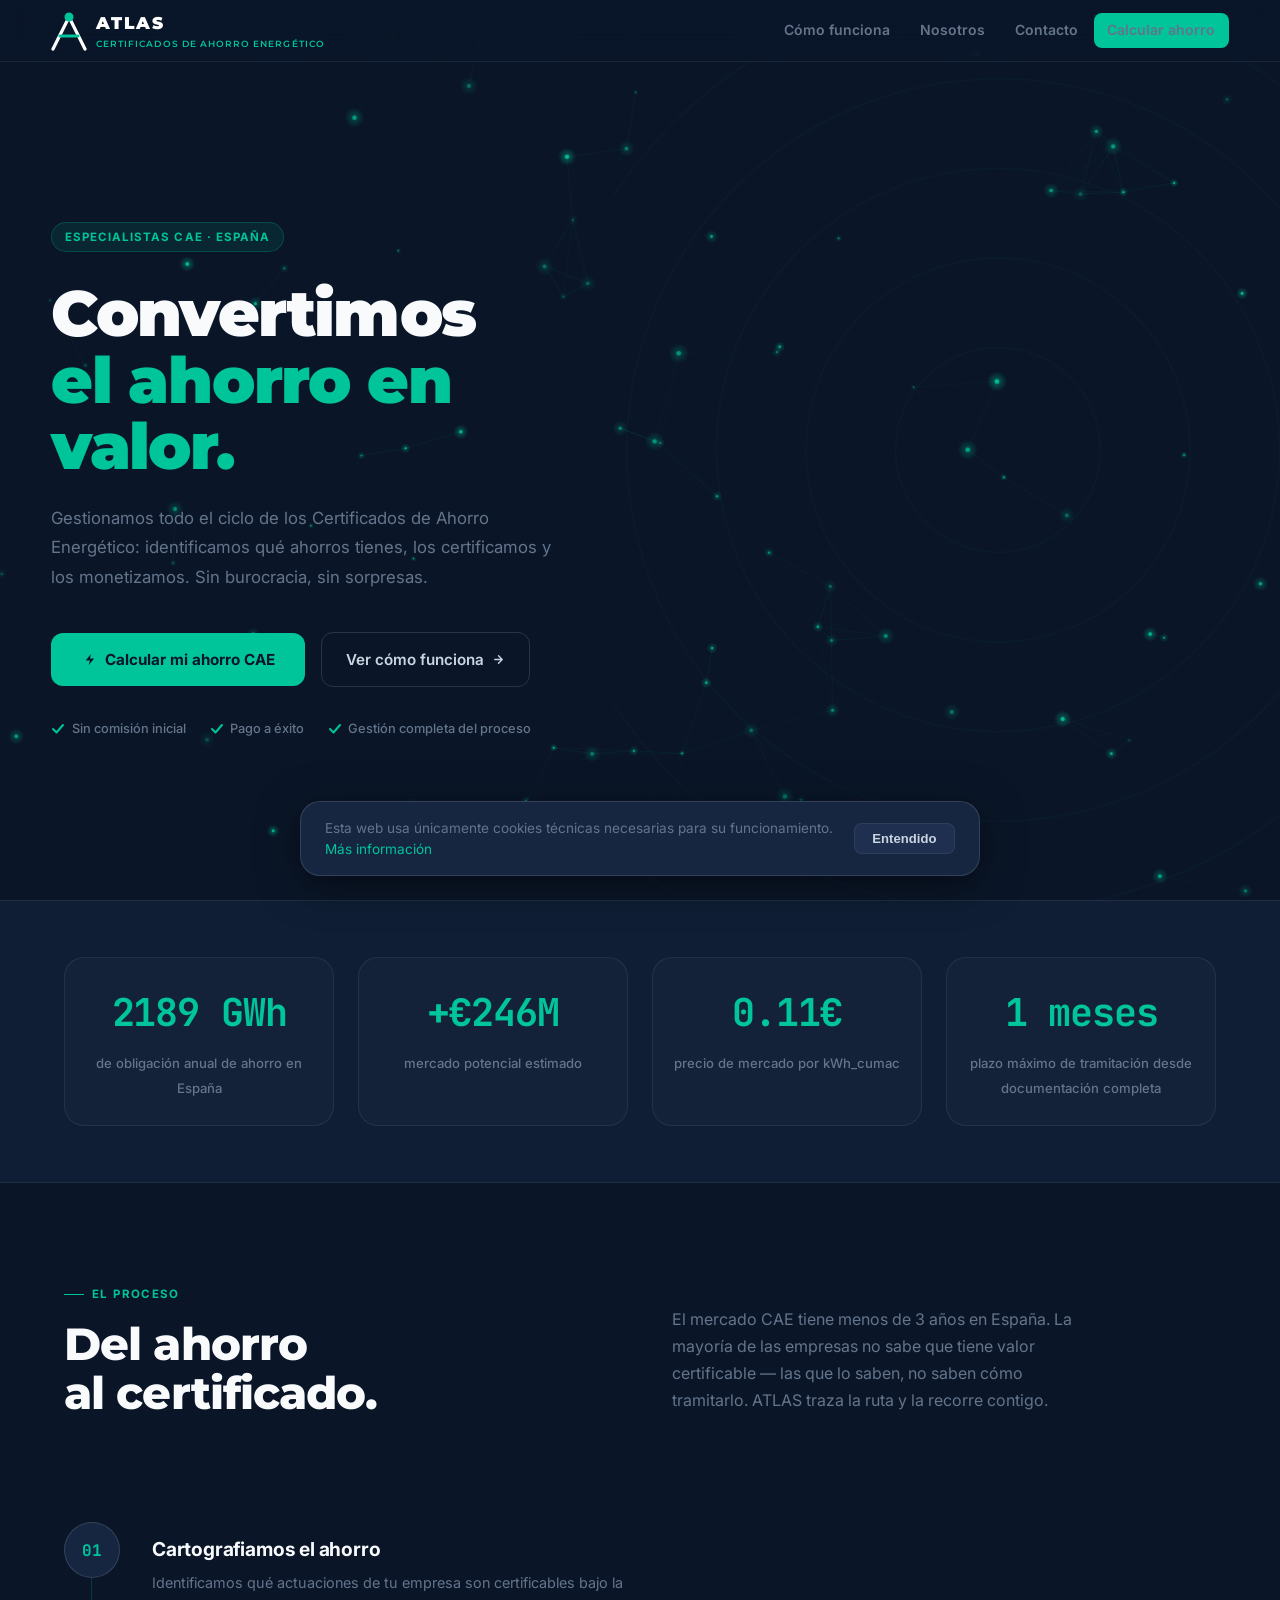
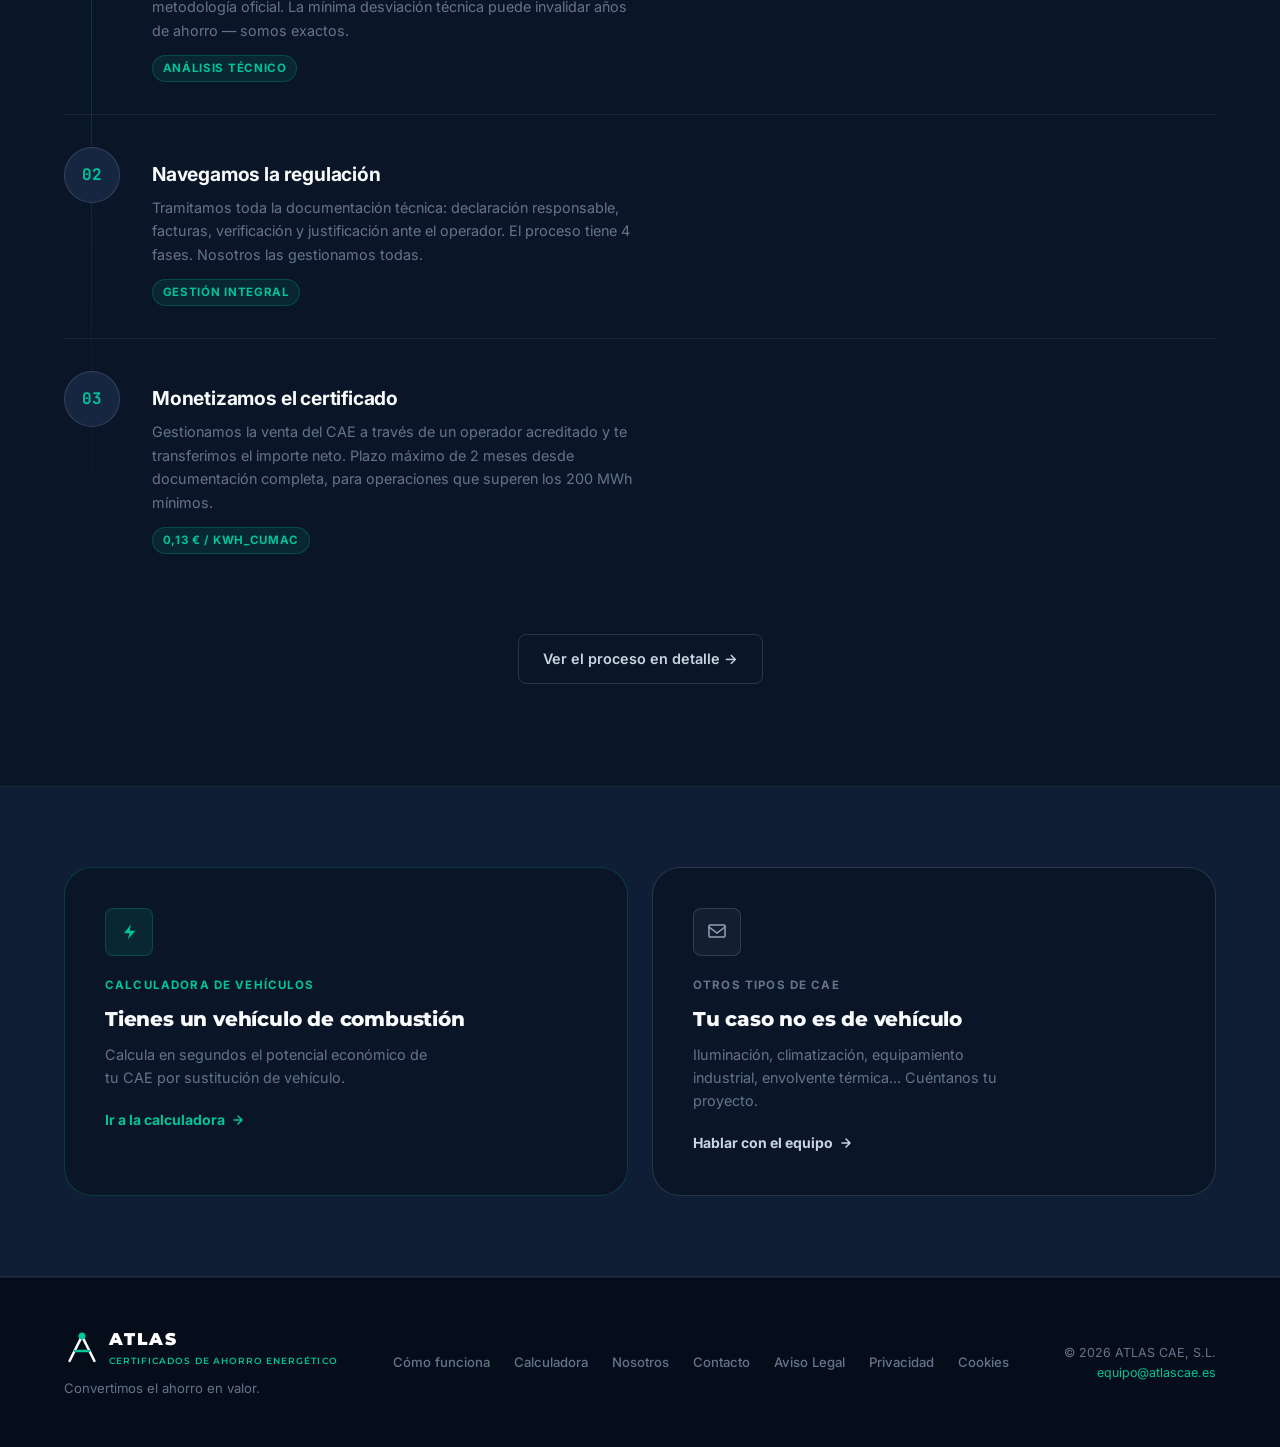
==== commit 3e0a4713: "Force redeploy" ====
--- a/index.html
+++ b/index.html
@@ -500,4 +500,4 @@
 })();
 </script>
 </body>
-</html>
+</html> 
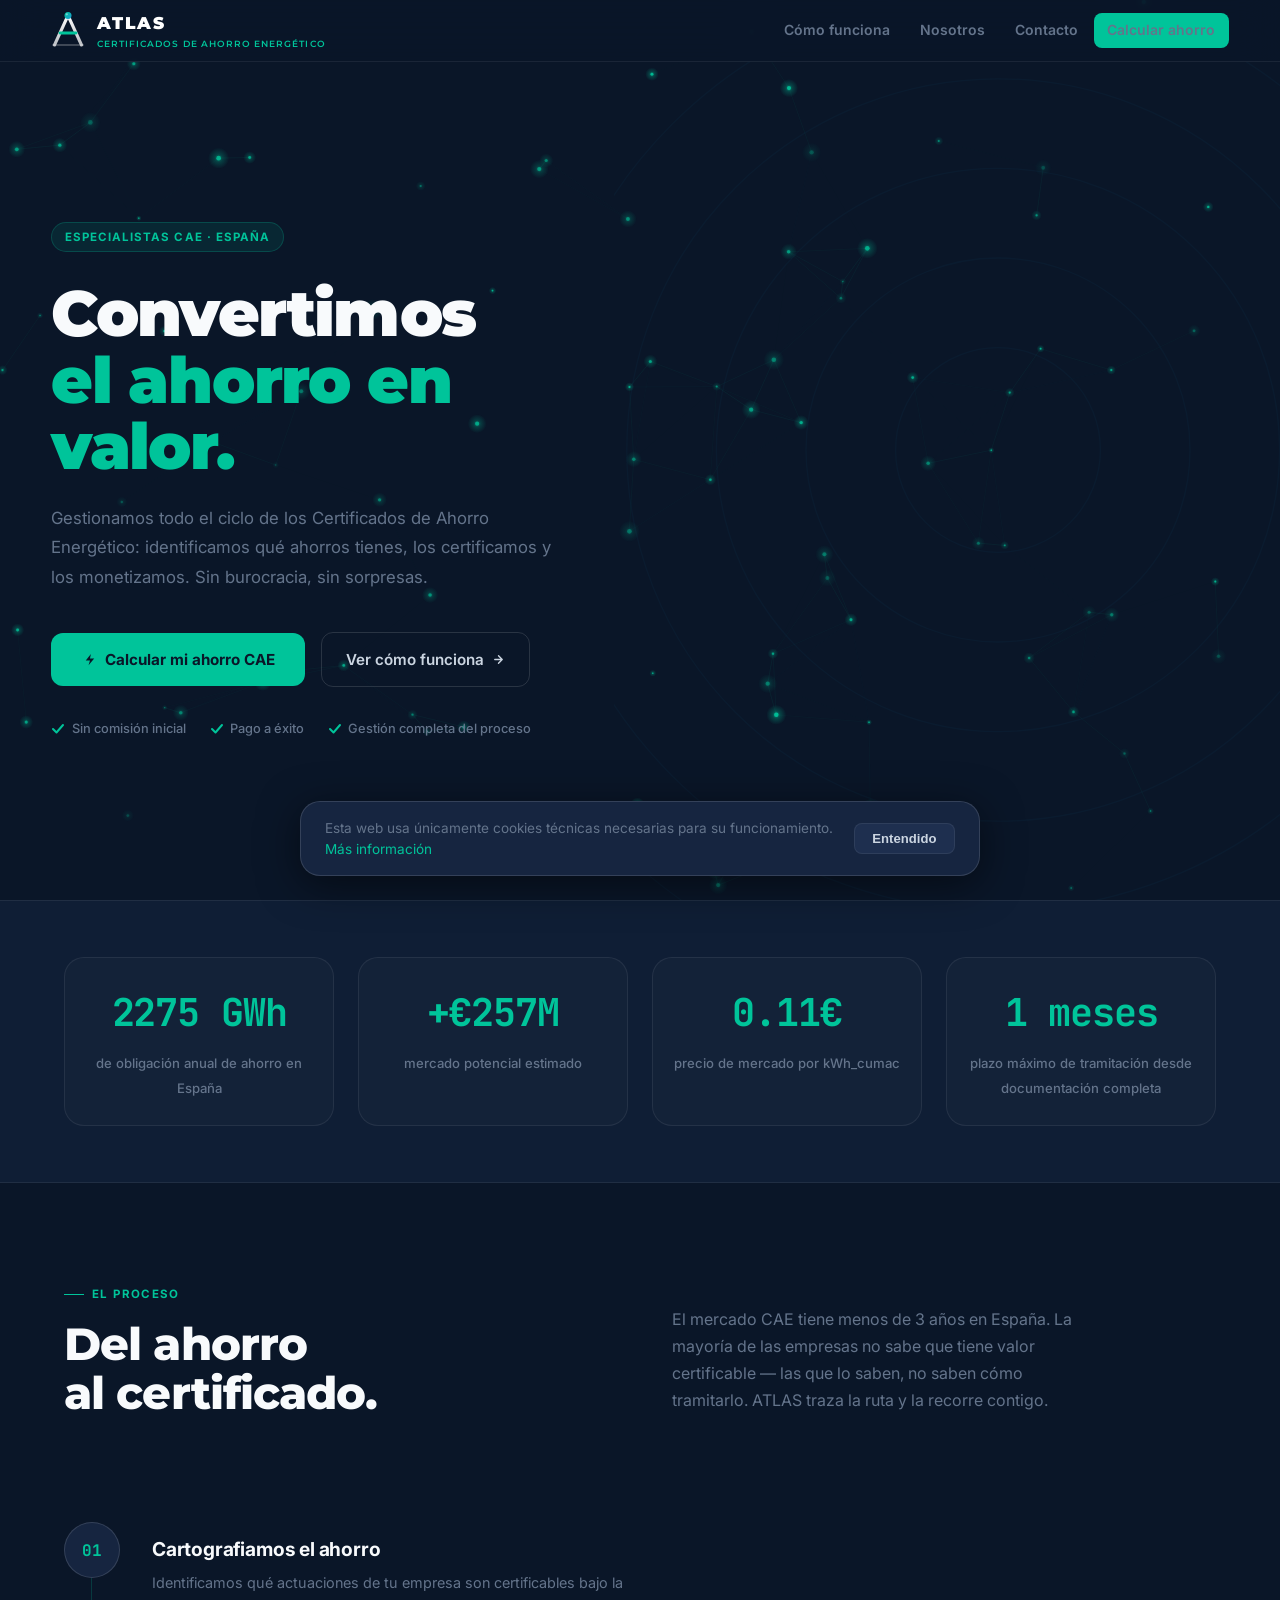
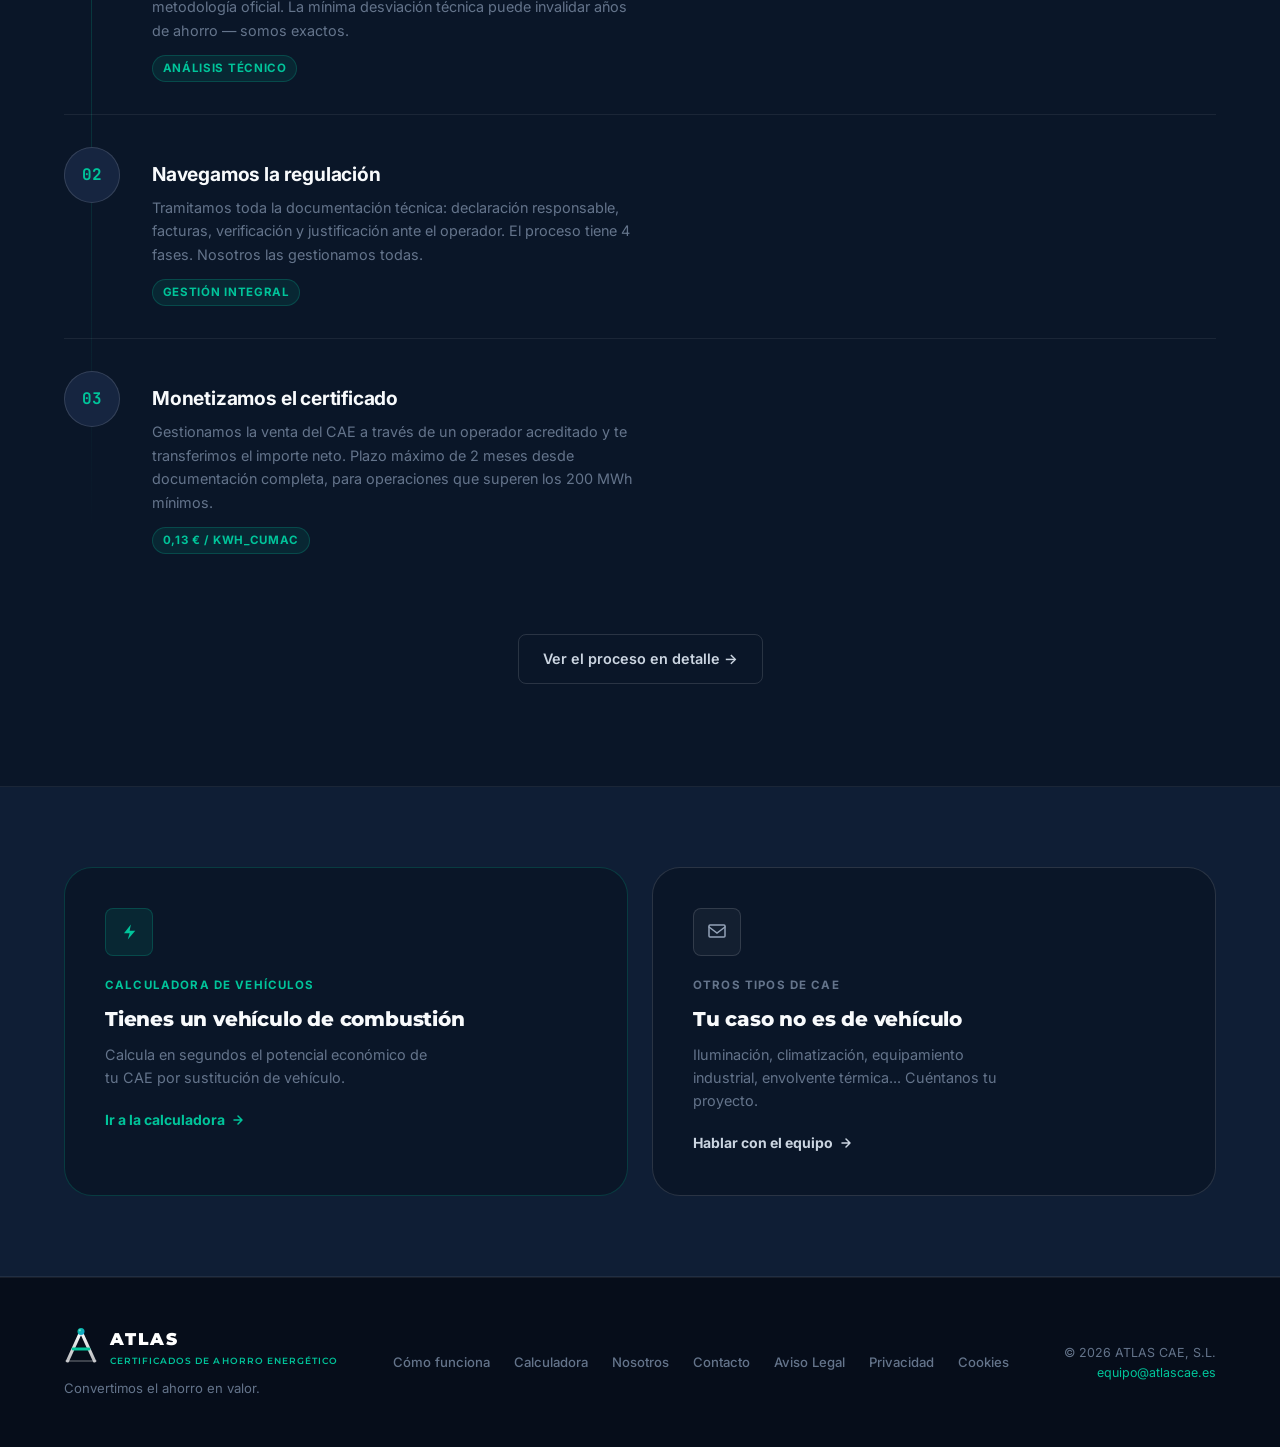
==== commit 4f909abc: "ultimos cambios" ====
--- a/index.html
+++ b/index.html
@@ -8,6 +8,7 @@
   <link rel="preconnect" href="https://fonts.googleapis.com">
   <link rel="preconnect" href="https://fonts.gstatic.com" crossorigin>
   <link href="https://fonts.googleapis.com/css2?family=Montserrat:wght@600;700;800;900&family=Inter:wght@400;500;600&family=JetBrains+Mono:wght@400;500;700&display=swap" rel="stylesheet">
+  <link rel="icon" href="assets/logo/atlas-symbol.svg" type="image/svg+xml">
   <link rel="stylesheet" href="css/main.css">
 </head>
 <body>
@@ -18,12 +19,7 @@
 <header class="site-header" id="site-header">
   <a class="logo" href="index.html" aria-label="ATLAS CAE — inicio">
     <span class="logo-mark" aria-hidden="true">
-      <svg width="36" height="40" viewBox="0 0 36 40" fill="none" xmlns="http://www.w3.org/2000/svg">
-        <line x1="2" y1="38" x2="18" y2="6" stroke="white" stroke-width="3.2" stroke-linecap="round"/>
-        <line x1="34" y1="38" x2="18" y2="6" stroke="white" stroke-width="3.2" stroke-linecap="round"/>
-        <line x1="9" y1="25" x2="27" y2="25" stroke="#00C49A" stroke-width="3.2" stroke-linecap="round"/>
-        <circle cx="18" cy="6" r="4.5" fill="#00C49A"/>
-      </svg>
+      <img src="assets/logo/atlas-symbol.svg" alt="" width="36" height="40" class="logo-symbol-img">
     </span>
     <span>
       <span class="logo-name">ATLAS</span>
@@ -226,12 +222,7 @@
     <div class="footer-logo">
       <a class="logo" href="index.html" aria-label="ATLAS CAE — inicio" style="text-decoration:none;">
         <span class="logo-mark" aria-hidden="true">
-          <svg width="28" height="32" viewBox="0 0 36 40" fill="none">
-            <line x1="2" y1="38" x2="18" y2="6" stroke="white" stroke-width="3.2" stroke-linecap="round"/>
-            <line x1="34" y1="38" x2="18" y2="6" stroke="white" stroke-width="3.2" stroke-linecap="round"/>
-            <line x1="9" y1="25" x2="27" y2="25" stroke="#00C49A" stroke-width="3.2" stroke-linecap="round"/>
-            <circle cx="18" cy="6" r="4.5" fill="#00C49A"/>
-          </svg>
+          <img src="assets/logo/atlas-symbol.svg" alt="" width="28" height="32" class="logo-symbol-img">
         </span>
         <span>
           <span class="logo-name">ATLAS</span>
--- a/css/main.css
+++ b/css/main.css
@@ -86,14 +86,27 @@
 .logo {
   display: flex;
   align-items: center;
-  gap: .55rem;
+  gap: .6rem;
   text-decoration: none;
   flex-shrink: 0;
 }
 .logo-mark {
-  width: 36px; height: 36px;
+  width: 36px; height: 40px;
   display: flex; align-items: center; justify-content: center;
   flex-shrink: 0;
+}
+/* Real SVG logo image — scales crisply at any density */
+.logo-symbol-img {
+  display: block;
+  width: auto;
+  height: 100%;
+  object-fit: contain;
+  /* Retina: SVG scales infinitely so no srcset needed */
+  image-rendering: -webkit-optimize-contrast; /* Safari sharpness */
+}
+.logo:hover .logo-symbol-img {
+  filter: drop-shadow(0 0 6px rgba(0,196,154,.45));
+  transition: filter .25s ease;
 }
 .logo-name {
   font-family: 'Montserrat', sans-serif;
@@ -924,74 +937,245 @@
 }
 .pdf-modal-close:hover { background: var(--dark-600); }
 
-/* ── 19. Team grid ─────────────────────────────────── */
-.team-grid {
-  display: grid;
-  grid-template-columns: 2fr 1fr 1fr;
-  grid-template-rows: 340px 340px;
-  gap: 1.5rem;
+/* ── 19. Team carousel ─────────────────────────────── */
+@keyframes tcFadeUp {
+  from { opacity: 0; transform: translateY(32px); }
+  to   { opacity: 1; transform: translateY(0); }
+}
+@keyframes dotGlow {
+  0%, 100% { box-shadow: 0 0 10px rgba(0,196,154,.55), 0 0 20px rgba(0,196,154,.2); }
+  50%       { box-shadow: 0 0 18px rgba(0,196,154,.9), 0 0 36px rgba(0,196,154,.45); }
+}
+@media (prefers-reduced-motion: reduce) {
+  .team-carousel.tc-entering { animation: none !important; opacity: 1 !important; }
+}
+
+.team-section {
+  background: var(--dark-950);
+  border-bottom: 1px solid var(--border);
+  padding: clamp(4rem,8vw,8rem) 0 clamp(4rem,8vw,7rem);
+  overflow: hidden;
+}
+.team-section-header {
   max-width: 1280px;
-  margin: 2.5rem auto 0;
-  padding: 0 clamp(1.25rem,5vw,4.5rem) clamp(4rem,8vw,7rem);
-}
-.team-card {
+  margin: 0 auto;
+  padding: 0 clamp(1.25rem,5vw,4.5rem) 3.5rem;
+}
+
+/* Carousel wrapper */
+.team-carousel {
+  position: relative;
+  max-width: 1280px;
+  margin: 0 auto;
+}
+.team-carousel.tc-entering {
+  animation: tcFadeUp .9s cubic-bezier(.22,1,.36,1) both;
+}
+
+/* Viewport */
+.tc-viewport {
+  overflow: hidden;
+  cursor: grab;
+  padding: 16px 0;
+  margin: -16px 0;
+}
+.tc-viewport.is-grabbing { cursor: grabbing; }
+
+/* Track */
+.tc-track {
+  display: flex;
+  will-change: transform;
+  user-select: none;
+  -webkit-user-select: none;
+  transition: transform .72s cubic-bezier(.22,1,.36,1);
+}
+.tc-track.no-transition { transition: none !important; }
+/* Suppress individual slide transitions during instant teleport */
+.tc-track.no-transition .tc-slide { transition: none !important; }
+
+/* Individual slide — default: dimmed & scaled down */
+.tc-slide {
+  flex: 0 0 auto;
   position: relative;
   border-radius: var(--r-xl);
   overflow: hidden;
   background: var(--dark-700);
-  border: 1px solid var(--border);
-  transition: box-shadow .35s;
-}
-.team-card:hover {
-  box-shadow: 0 20px 60px rgba(0,0,0,.5), 0 0 0 1px var(--teal-border);
-}
-.team-card-founder { grid-row: 1 / 3; }
-.team-card img {
+  border: 1px solid rgba(255,255,255,.06);
+  transform: scale(0.87);
+  opacity: 0.42;
+  transition:
+    transform .65s cubic-bezier(.22,1,.36,1),
+    opacity   .65s cubic-bezier(.22,1,.36,1),
+    box-shadow .5s ease,
+    border-color .5s ease;
+  will-change: transform, opacity;
+}
+/* Adjacent slides */
+.tc-slide[data-pos="near"] {
+  transform: scale(0.93);
+  opacity: 0.65;
+}
+/* Active / center slide */
+.tc-slide[data-pos="active"] {
+  transform: scale(1);
+  opacity: 1;
+  border-color: rgba(0,196,154,.22);
+  box-shadow:
+    0 32px 80px rgba(0,0,0,.65),
+    0 0 0 1px rgba(0,196,154,.18),
+    0 0 48px rgba(0,196,154,.07);
+}
+.tc-slide:focus-visible { outline: 2px solid var(--teal); outline-offset: 3px; }
+
+/* Photo */
+.tc-img-wrap {
+  position: absolute;
+  inset: 0;
+  overflow: hidden;
+}
+.tc-img-wrap img {
   width: 100%; height: 100%;
-  object-fit: cover; object-position: center top;
+  object-fit: cover;
+  object-position: center 18%;
   display: block;
-  transition: transform .5s cubic-bezier(.16,1,.3,1), filter .35s;
-  filter: grayscale(15%);
-}
-.team-card:hover img { transform: scale(1.03); filter: grayscale(0%); }
-.team-card-overlay {
+  filter: grayscale(15%) brightness(.9);
+  transition: transform .8s cubic-bezier(.22,1,.36,1), filter .55s ease;
+  will-change: transform;
+}
+.tc-slide[data-pos="active"] .tc-img-wrap img {
+  filter: grayscale(0%) brightness(1);
+}
+.tc-slide:hover .tc-img-wrap img,
+.tc-slide:focus-visible .tc-img-wrap img {
+  transform: scale(1.06);
+  filter: grayscale(0%) brightness(1.03);
+}
+
+/* Gradient overlay */
+.tc-overlay {
   position: absolute; inset: 0;
   background: linear-gradient(
     to bottom,
-    transparent 35%,
-    rgba(7,9,14,.4) 55%,
-    rgba(7,9,14,.92) 80%,
-    rgba(7,9,14,.98) 100%
+    transparent 22%,
+    rgba(6,13,26,.15) 42%,
+    rgba(6,13,26,.76) 66%,
+    rgba(6,13,26,.97) 100%
   );
-}
-.team-card-body {
+  pointer-events: none;
+}
+
+/* Text body */
+.tc-body {
   position: absolute; bottom: 0; left: 0; right: 0;
-  padding: 1.5rem 1.75rem;
-}
-.team-card-founder .team-card-body { padding: 2rem 2.25rem; }
-.team-role {
-  font-size: .7rem; font-weight: 700;
-  letter-spacing: .1em; text-transform: uppercase;
-  color: var(--teal); margin-bottom: .35rem; display: block;
-}
-.team-name {
+  padding: 1.75rem 1.875rem 1.875rem;
+}
+.tc-body::before {
+  content: '';
+  position: absolute; top: 0; left: 1.875rem;
+  height: 2px; border-radius: 2px;
+  background: var(--teal);
+  box-shadow: 0 0 10px rgba(0,196,154,.5);
+  width: 24px;
+  transition: width .5s cubic-bezier(.22,1,.36,1),
+              box-shadow .5s ease;
+}
+.tc-slide[data-pos="active"] .tc-body::before {
+  width: 44px;
+  box-shadow: 0 0 22px rgba(0,196,154,.85);
+}
+
+.tc-role {
+  display: block;
+  font-size: .64rem; font-weight: 700;
+  letter-spacing: .12em; text-transform: uppercase;
+  color: var(--teal); margin-bottom: .4rem;
+}
+.tc-name {
   font-size: 1.15rem; font-weight: 800;
   color: var(--text-100); letter-spacing: -.01em;
-}
-.team-card-founder .team-name { font-size: 1.45rem; }
-.team-bio {
-  font-size: .84rem; color: var(--text-500); line-height: 1.55;
-  max-width: 38ch; max-height: 0; overflow: hidden;
-  transition: max-height .4s cubic-bezier(.16,1,.3,1), opacity .3s, margin-top .3s;
-  opacity: 0; margin-top: 0;
-}
-.team-card:hover .team-bio { max-height: 100px; opacity: 1; margin-top: .5rem; }
-.team-card-founder::after {
-  content: '';
-  position: absolute; top: 1.5rem; left: 1.75rem;
-  width: 36px; height: 3px;
-  background: var(--teal); border-radius: 2px;
-  box-shadow: 0 0 12px rgba(0,196,154,.5);
+  font-family: 'Montserrat', sans-serif;
+  margin: 0;
+  white-space: nowrap;
+  overflow: hidden;
+  text-overflow: ellipsis;
+}
+.tc-bio {
+  font-size: .8rem; color: var(--text-500); line-height: 1.55;
+  max-height: 0; overflow: hidden; opacity: 0; margin-top: 0;
+  transition: max-height .5s cubic-bezier(.22,1,.36,1),
+              opacity .4s ease, margin-top .4s ease;
+}
+.tc-slide:hover .tc-bio,
+.tc-slide:focus-visible .tc-bio {
+  max-height: 130px; opacity: 1; margin-top: .5rem;
+}
+
+/* Prev / Next buttons */
+.tc-btn {
+  position: absolute;
+  top: 50%;
+  transform: translateY(-50%);
+  z-index: 20;
+  width: 50px; height: 50px;
+  background: rgba(6,14,28,.88);
+  backdrop-filter: blur(16px) saturate(1.4);
+  -webkit-backdrop-filter: blur(16px) saturate(1.4);
+  border: 1px solid rgba(255,255,255,.1);
+  border-radius: 50%;
+  color: var(--text-200);
+  cursor: pointer;
+  display: flex; align-items: center; justify-content: center;
+  flex-shrink: 0;
+  transition:
+    background .3s ease,
+    border-color .3s ease,
+    box-shadow .3s ease,
+    color .3s ease,
+    transform .3s cubic-bezier(.22,1,.36,1);
+}
+.tc-btn svg { transition: transform .3s cubic-bezier(.22,1,.36,1); }
+.tc-btn--prev:hover svg { transform: translateX(-2px); }
+.tc-btn--next:hover svg { transform: translateX(2px); }
+.tc-btn:hover {
+  background: rgba(0,196,154,.14);
+  border-color: rgba(0,196,154,.42);
+  color: var(--teal);
+  box-shadow:
+    0 0 0 1px rgba(0,196,154,.16),
+    0 0 28px rgba(0,196,154,.18),
+    inset 0 0 14px rgba(0,196,154,.06);
+  transform: translateY(-50%) scale(1.1);
+}
+.tc-btn:active { transform: translateY(-50%) scale(0.94); }
+.tc-btn--prev { left:  clamp(.5rem, 2vw, 1.25rem); }
+.tc-btn--next { right: clamp(.5rem, 2vw, 1.25rem); }
+
+/* Dots */
+.tc-dots {
+  display: flex; gap: .55rem;
+  justify-content: center;
+  margin-top: 2.5rem;
+}
+.tc-dot {
+  width: 6px; height: 6px;
+  border-radius: 3px; border: none; padding: 0;
+  cursor: pointer;
+  background: rgba(255,255,255,.16);
+  flex-shrink: 0;
+  transition:
+    background .4s ease,
+    width .48s cubic-bezier(.22,1,.36,1),
+    box-shadow .4s ease,
+    transform .3s ease;
+}
+.tc-dot.is-active {
+  background: var(--teal);
+  width: 32px;
+  animation: dotGlow 2.4s ease-in-out infinite;
+}
+.tc-dot:hover:not(.is-active) {
+  background: rgba(255,255,255,.36);
+  transform: scale(1.4);
 }
 
 /* ── 20. Values / nosotros ─────────────────────────── */
@@ -1344,11 +1528,7 @@
   .calc-intro  { position: static; }
   .contact-layout { grid-template-columns: 1fr; }
   .values-grid { grid-template-columns: 1fr 1fr; }
-  .team-grid {
-    grid-template-columns: 1fr 1fr;
-    grid-template-rows: 320px 320px 320px;
-  }
-  .team-card-founder { grid-column: 1 / 3; grid-row: 1; }
+  /* team-carousel — nada que ajustar a 1100px, el JS recalcula */
 }
 
 @media (max-width: 860px) {
@@ -1402,12 +1582,8 @@
   .stat-item     { padding: 1.1rem .75rem; }
   .stat-num      { font-size: 1.55rem; }
 
-  /* Team */
-  .team-grid {
-    grid-template-columns: 1fr 1fr;
-    grid-template-rows: 260px 260px 260px;
-  }
-  .team-card-founder { grid-column: 1 / 3; }
+  /* Team carousel — botones más pequeños en tablet */
+  .tc-btn { width: 42px; height: 42px; }
 
   /* Forms */
   .form-row { grid-template-columns: 1fr; }
@@ -1458,12 +1634,11 @@
   /* Values: 1 column */
   .values-grid { grid-template-columns: 1fr; }
 
-  /* Team: 1 column */
-  .team-grid {
-    grid-template-columns: 1fr;
-    grid-template-rows: repeat(5, 260px);
-  }
-  .team-card-founder { grid-column: 1; }
+  /* Team carousel — botones más cercanos al borde en móvil */
+  .tc-btn { width: 38px; height: 38px; }
+  .tc-btn--prev { left: .4rem; }
+  .tc-btn--next { right: .4rem; }
+  .tc-name { font-size: 1.08rem; }
 
   /* Steps: tighter */
   .step     { gap: .75rem; padding: 1.25rem 0; }
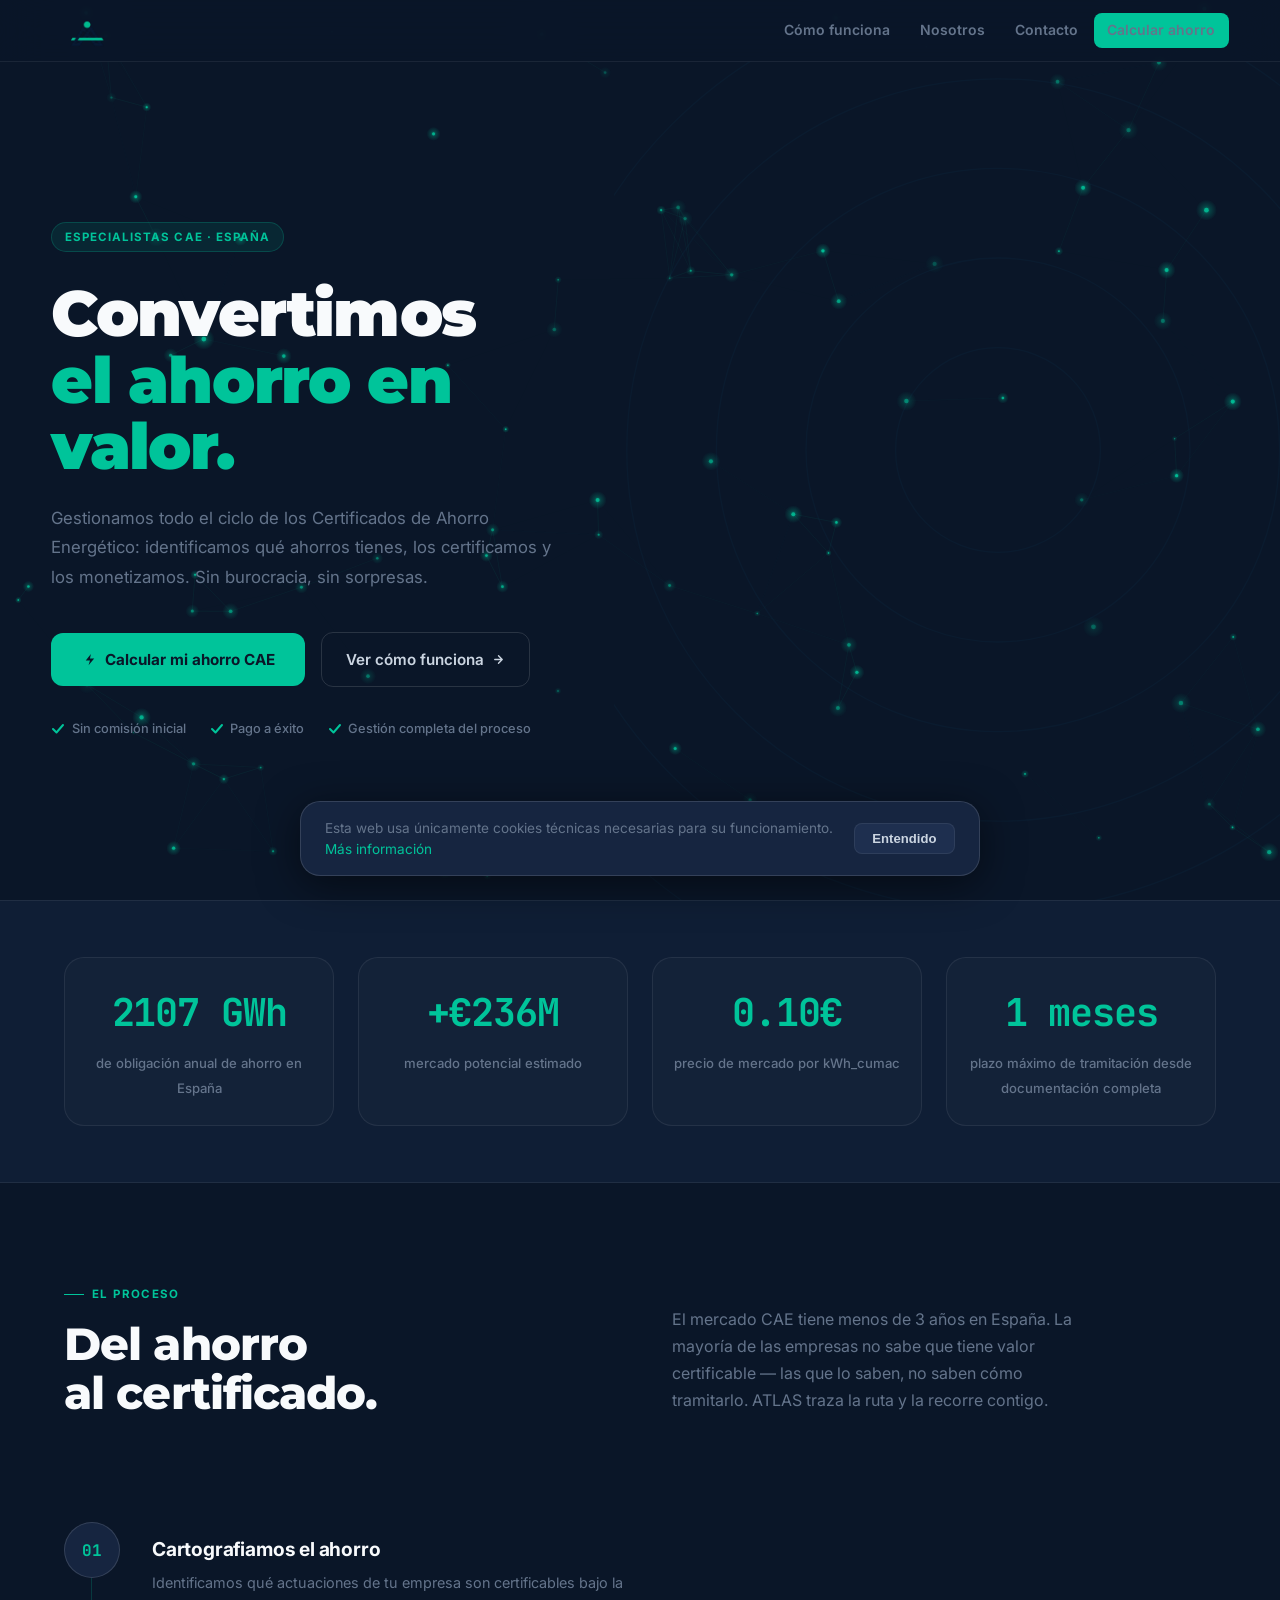
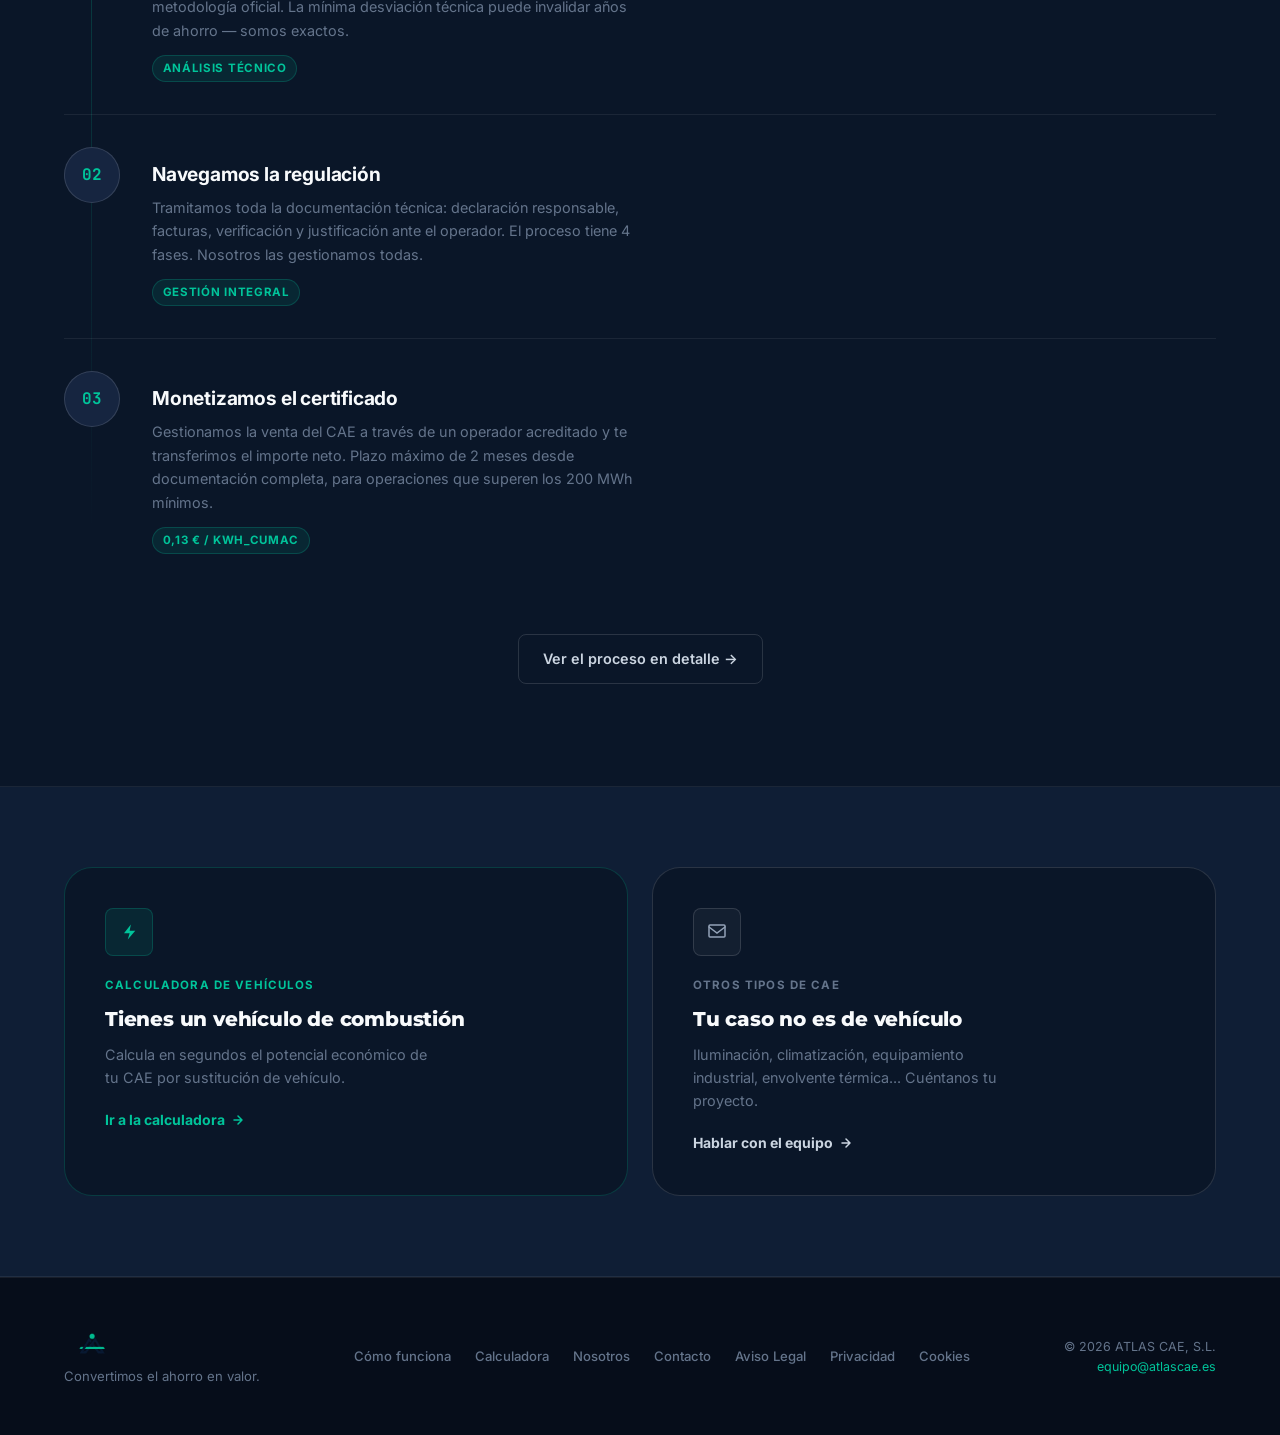
==== commit 78fcffdc: "use png atlas logo" ====
--- a/index.html
+++ b/index.html
@@ -18,13 +18,7 @@
 <!-- ═══ HEADER ═══════════════════════════════════════ -->
 <header class="site-header" id="site-header">
   <a class="logo" href="index.html" aria-label="ATLAS CAE — inicio">
-    <span class="logo-mark" aria-hidden="true">
-      <img src="assets/logo/atlas-symbol.svg" alt="" width="36" height="40" class="logo-symbol-img">
-    </span>
-    <span>
-      <span class="logo-name">ATLAS</span>
-      <span class="logo-sub">Certificados de Ahorro Energético</span>
-    </span>
+    <img src="assets/logo/atlas-logo.png" alt="ATLAS CAE" class="logo-png-img">
   </a>
   <nav class="header-nav" aria-label="Navegación principal">
     <a href="ayuda.html">Cómo funciona</a>
@@ -221,13 +215,7 @@
   <div class="footer-inner">
     <div class="footer-logo">
       <a class="logo" href="index.html" aria-label="ATLAS CAE — inicio" style="text-decoration:none;">
-        <span class="logo-mark" aria-hidden="true">
-          <img src="assets/logo/atlas-symbol.svg" alt="" width="28" height="32" class="logo-symbol-img">
-        </span>
-        <span>
-          <span class="logo-name">ATLAS</span>
-          <span class="logo-sub">Certificados de Ahorro Energético</span>
-        </span>
+        <img src="assets/logo/atlas-logo.png" alt="ATLAS CAE" class="logo-png-img logo-png-footer">
       </a>
       <p class="footer-tagline">Convertimos el ahorro en valor.</p>
     </div>
--- a/css/main.css
+++ b/css/main.css
@@ -86,42 +86,24 @@
 .logo {
   display: flex;
   align-items: center;
-  gap: .6rem;
   text-decoration: none;
   flex-shrink: 0;
 }
-.logo-mark {
-  width: 36px; height: 40px;
-  display: flex; align-items: center; justify-content: center;
-  flex-shrink: 0;
-}
-/* Real SVG logo image — scales crisply at any density */
-.logo-symbol-img {
+.logo-png-img {
   display: block;
+  height: 38px;
   width: auto;
-  height: 100%;
+  max-width: 200px;
   object-fit: contain;
-  /* Retina: SVG scales infinitely so no srcset needed */
-  image-rendering: -webkit-optimize-contrast; /* Safari sharpness */
-}
-.logo:hover .logo-symbol-img {
-  filter: drop-shadow(0 0 6px rgba(0,196,154,.45));
+  image-rendering: -webkit-optimize-contrast;
   transition: filter .25s ease;
 }
-.logo-name {
-  font-family: 'Montserrat', sans-serif;
-  font-size: 1.05rem; font-weight: 900;
-  letter-spacing: .12em;
-  color: #fff; text-transform: uppercase;
-}
-.logo-sub {
-  font-family: 'Montserrat', sans-serif;
-  font-size: .55rem; font-weight: 600;
-  letter-spacing: .12em;
-  color: var(--teal);
-  text-transform: uppercase;
-  display: block;
-  margin-top: 1px;
+.logo-png-footer {
+  height: 30px;
+  max-width: 160px;
+}
+.logo:hover .logo-png-img {
+  filter: drop-shadow(0 0 8px rgba(0,196,154,.40));
 }
 
 .header-nav {
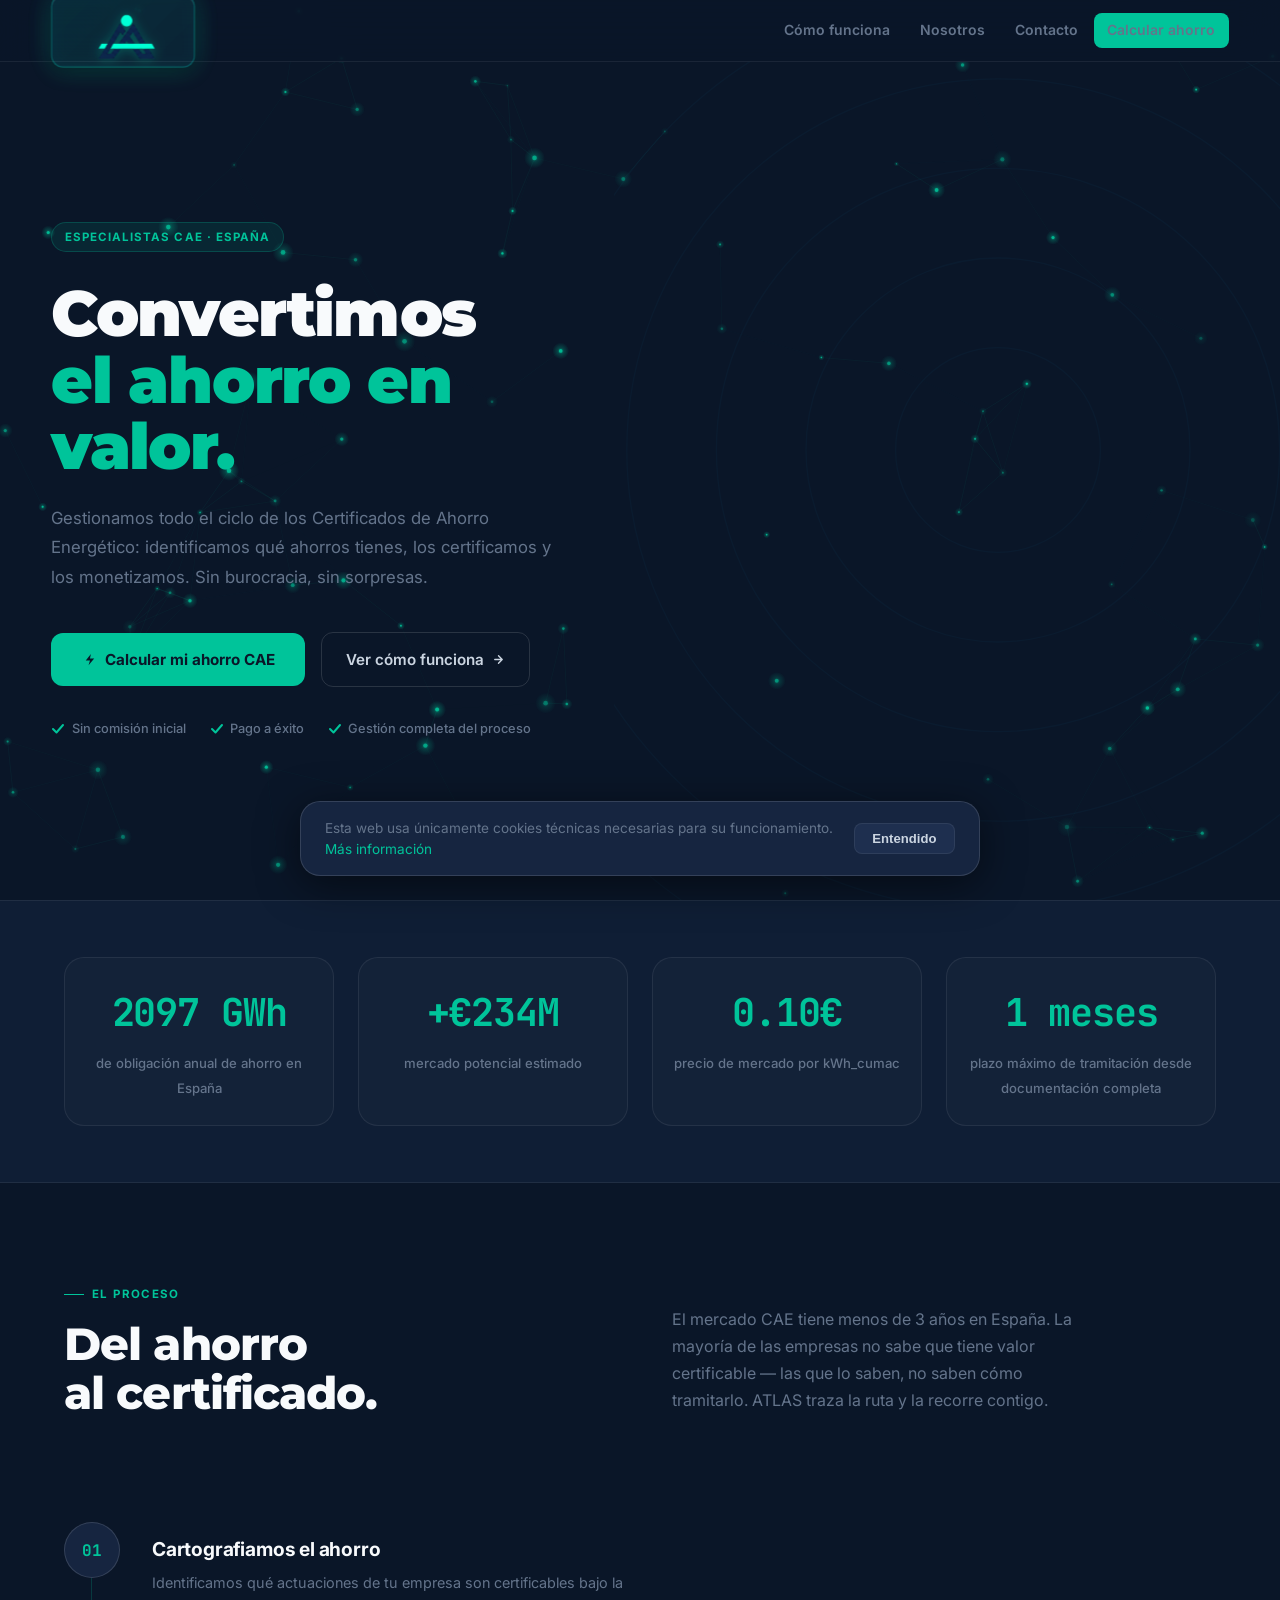
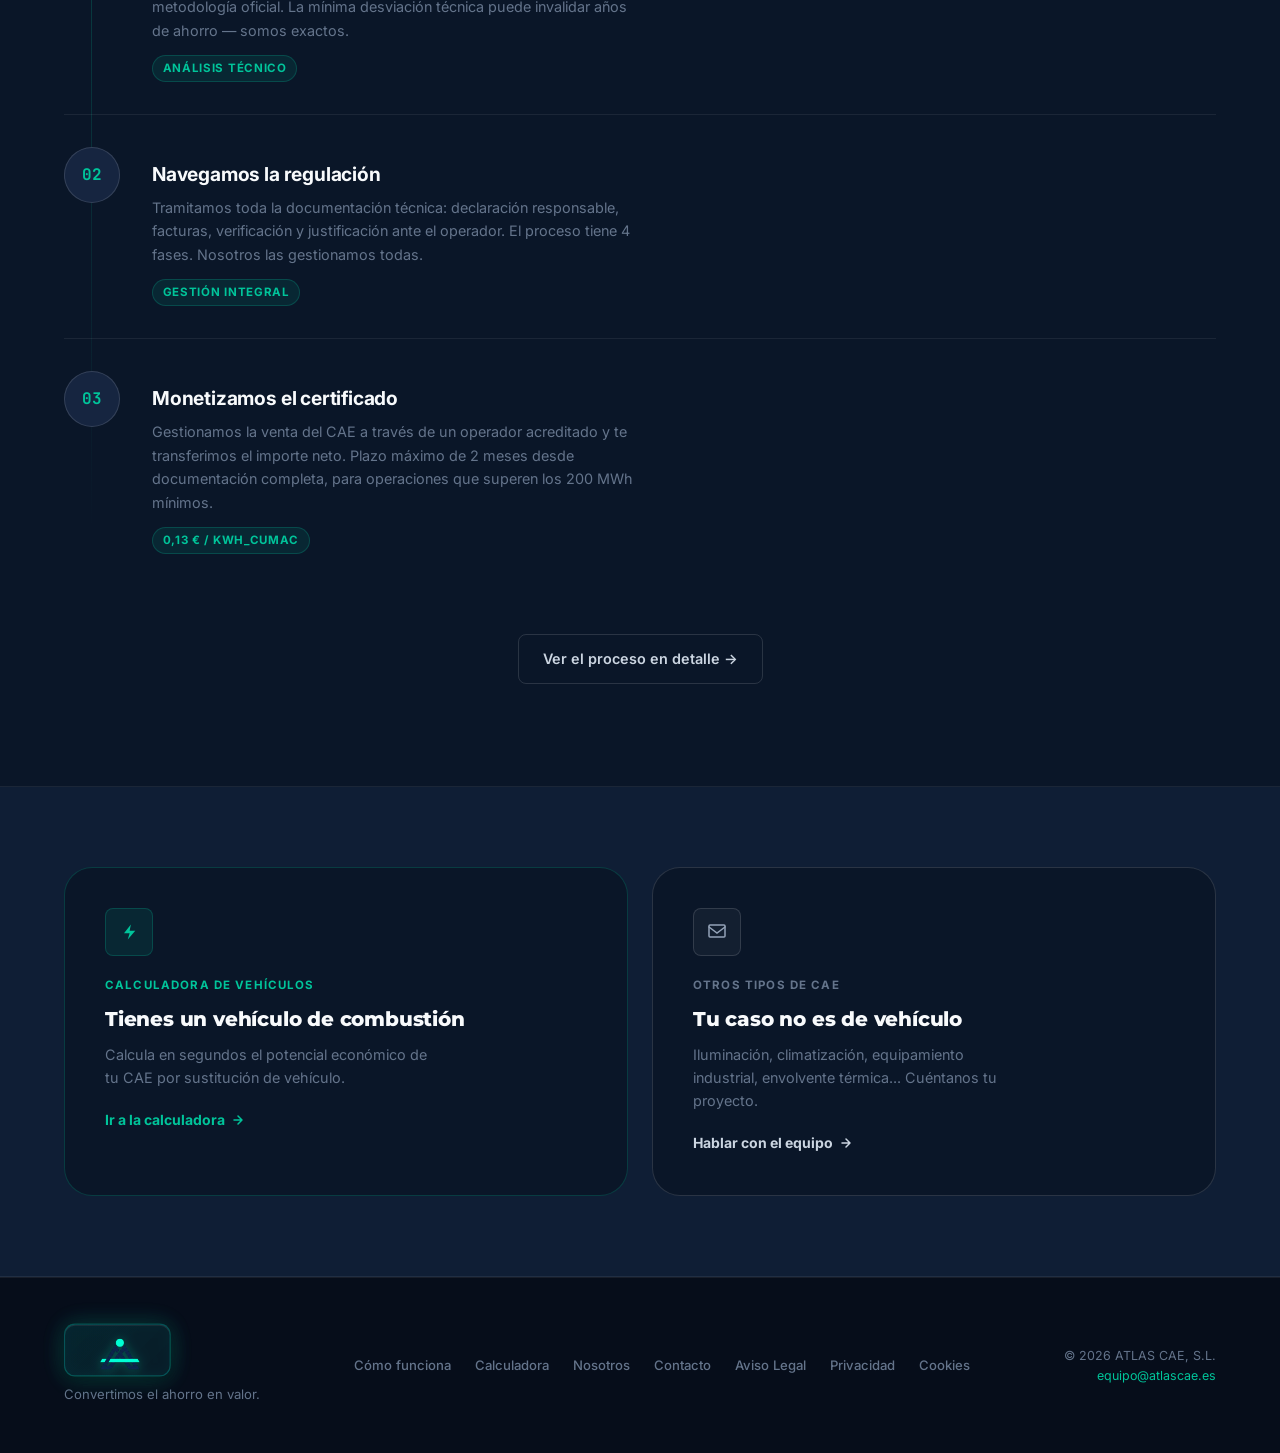
==== commit 003f2398: "improve png logo visibility and favicon" ====
--- a/index.html
+++ b/index.html
@@ -8,7 +8,7 @@
   <link rel="preconnect" href="https://fonts.googleapis.com">
   <link rel="preconnect" href="https://fonts.gstatic.com" crossorigin>
   <link href="https://fonts.googleapis.com/css2?family=Montserrat:wght@600;700;800;900&family=Inter:wght@400;500;600&family=JetBrains+Mono:wght@400;500;700&display=swap" rel="stylesheet">
-  <link rel="icon" href="assets/logo/atlas-symbol.svg" type="image/svg+xml">
+  <link rel="icon" href="assets/logo/atlas-logo.png" type="image/png">
   <link rel="stylesheet" href="css/main.css">
 </head>
 <body>
--- a/css/main.css
+++ b/css/main.css
@@ -88,22 +88,45 @@
   align-items: center;
   text-decoration: none;
   flex-shrink: 0;
-}
+  overflow: visible;
+}
+/* Glass plate — background shows through the PNG's transparent margin areas.
+   brightness() lifts dark logo content against the dark header. */
 .logo-png-img {
   display: block;
-  height: 38px;
+  height: 60px;
   width: auto;
+  max-width: 280px;
+  object-fit: contain;
+  box-sizing: border-box;
+  padding: 2px 10px;
+  background: linear-gradient(135deg,
+    rgba(0, 196, 154, 0.08) 0%,
+    rgba(27, 158, 212, 0.05) 100%);
+  border: 1px solid rgba(0, 196, 154, 0.22);
+  border-radius: 10px;
+  box-shadow:
+    inset 0 1px 0 rgba(255, 255, 255, 0.07),
+    0 0 22px rgba(0, 196, 154, 0.12),
+    0 4px 14px rgba(0, 0, 0, 0.35);
+  filter: brightness(1.5) drop-shadow(0 0 5px rgba(0, 196, 154, 0.38));
+  image-rendering: -webkit-optimize-contrast;
+  transform: scale(1.22);
+  transform-origin: left center;
+  transition: filter .3s ease, box-shadow .3s ease;
+}
+.logo-png-footer {
+  height: 48px;
   max-width: 200px;
-  object-fit: contain;
-  image-rendering: -webkit-optimize-contrast;
-  transition: filter .25s ease;
-}
-.logo-png-footer {
-  height: 30px;
-  max-width: 160px;
+  padding: 2px 10px;
+  transform: scale(1.1);
 }
 .logo:hover .logo-png-img {
-  filter: drop-shadow(0 0 8px rgba(0,196,154,.40));
+  filter: brightness(1.7) drop-shadow(0 0 10px rgba(0, 196, 154, 0.65));
+  box-shadow:
+    inset 0 1px 0 rgba(255, 255, 255, 0.10),
+    0 0 32px rgba(0, 196, 154, 0.22),
+    0 4px 14px rgba(0, 0, 0, 0.35);
 }
 
 .header-nav {
@@ -1533,6 +1556,13 @@
   .header-nav    { display: none; }
   .mobile-toggle { display: flex; }
 
+  /* Logo — tighter for narrow header */
+  .logo-png-img {
+    height: 50px;
+    padding: 2px 8px;
+    transform: scale(1.12);
+  }
+
   /* Section spacing */
   .section-wrap  { padding: 3rem 1.25rem; }
   #stats         { padding: 2.5rem 1.25rem; }
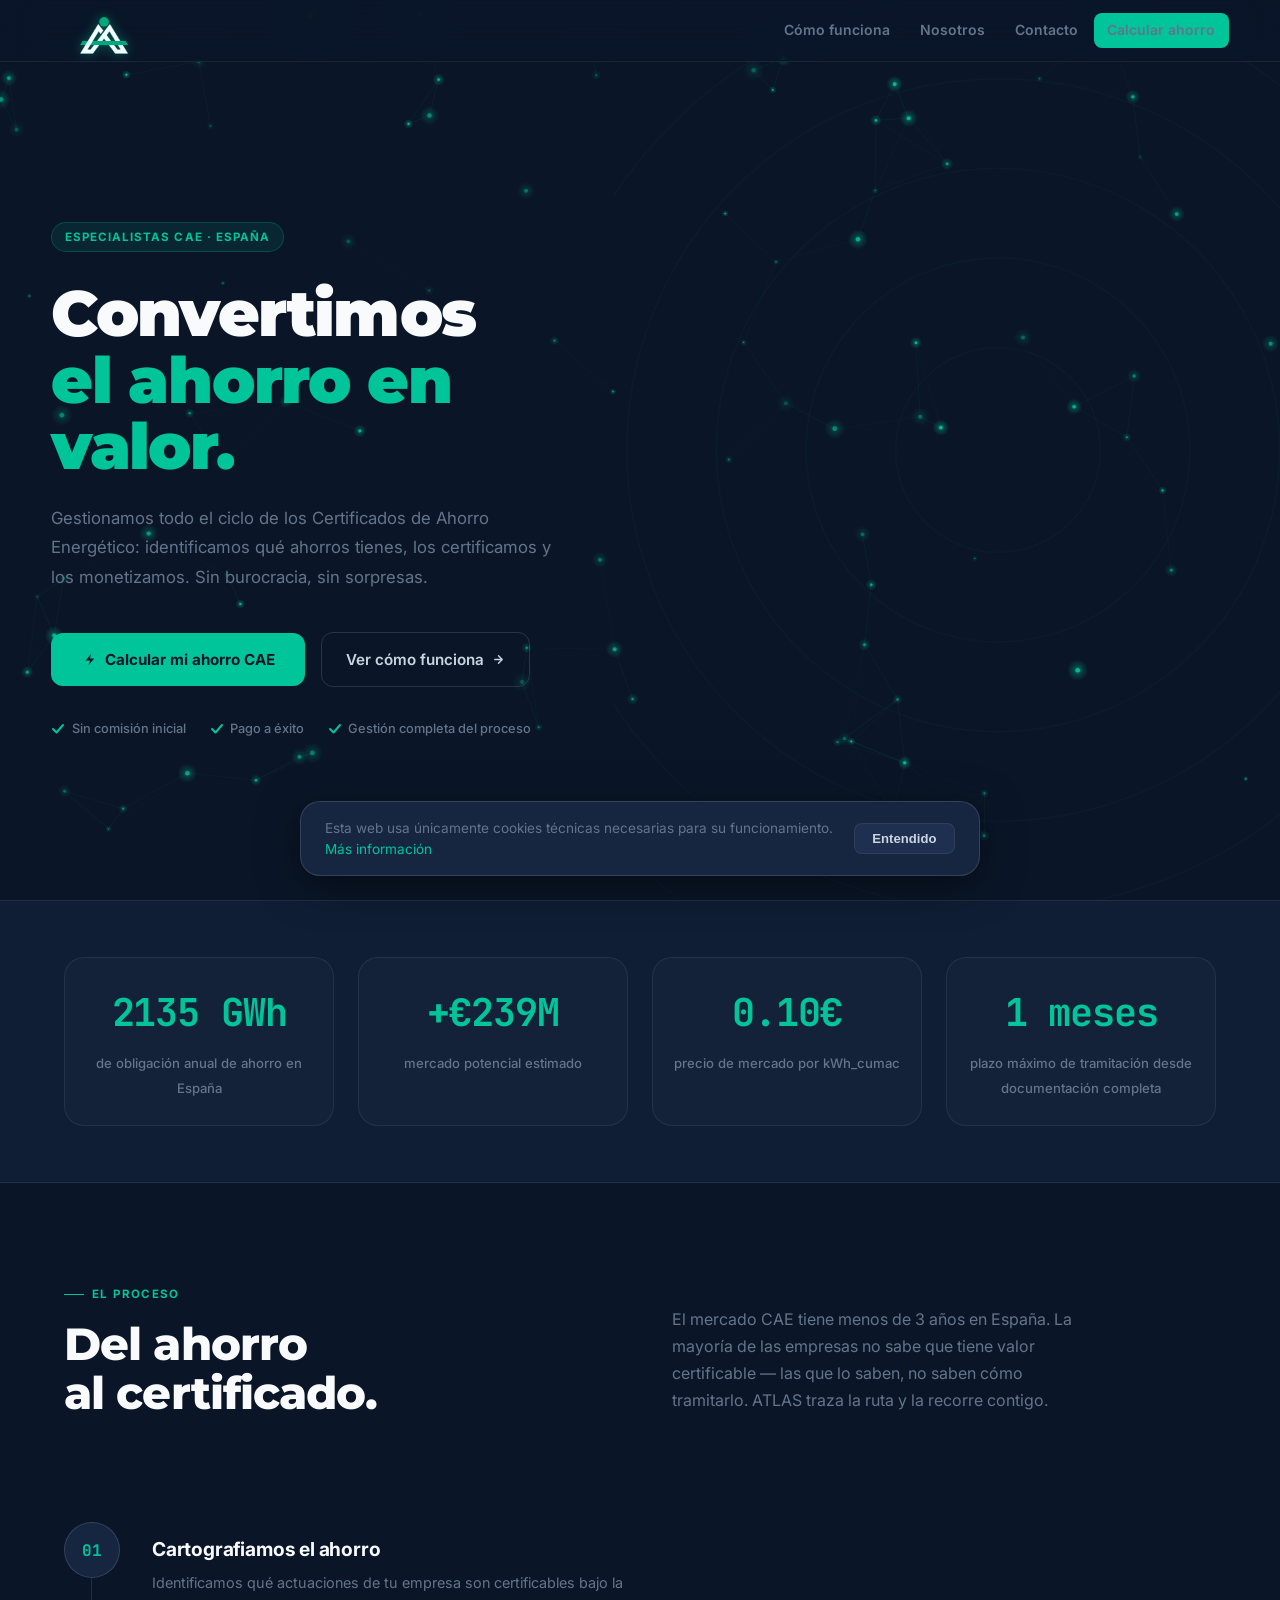
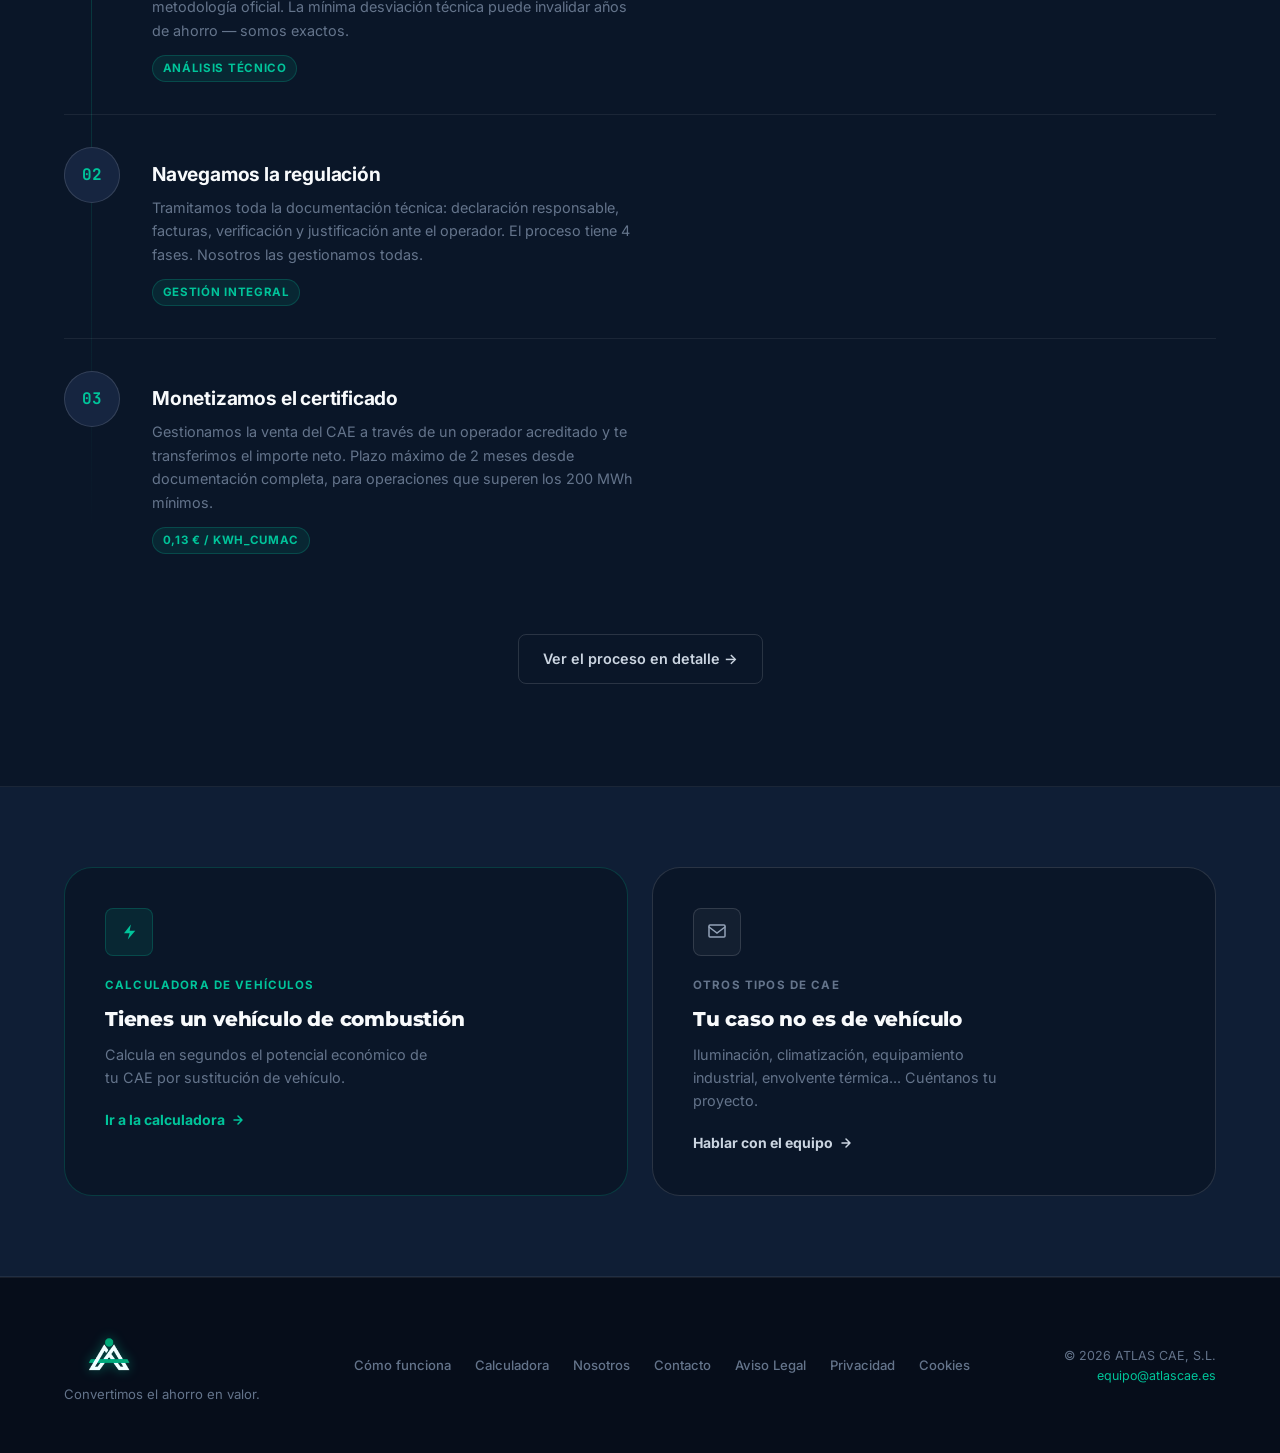
==== commit fb0a5d42: "cambio" ====
--- a/index.html
+++ b/index.html
@@ -242,12 +242,12 @@
   <div class="legal-container">
     <button class="legal-close" onclick="cerrarLegal('aviso-legal')" aria-label="Cerrar">×</button>
     <h1 id="al-title">Aviso Legal</h1>
-    <p class="legal-meta">ATLAS CAE, S.L. · <span class="legal-cif">CIF: [CIF PENDIENTE]</span></p>
+    <p class="legal-meta">ATLAS CAE, S.L. · <span class="legal-cif">CIF: en trámite</span></p>
     <h2>Identificación del titular</h2>
     <p>En cumplimiento del artículo 10 de la Ley 34/2002, de 11 de julio (LSSI-CE):</p>
     <ul>
       <li><strong>Razón social:</strong> ATLAS CAE, S.L.</li>
-      <li><strong>CIF:</strong> <span class="legal-cif">[CIF PENDIENTE]</span></li>
+      <li><strong>CIF:</strong> <span class="legal-cif">en trámite</span></li>
       <li><strong>Domicilio social:</strong> Calle Escorial nº 20, Escalera 8, 1º B, 28690, Madrid</li>
       <li><strong>Email:</strong> legal@atlascae.es</li>
     </ul>
@@ -268,7 +268,7 @@
     <h2>Responsable del tratamiento</h2>
     <ul>
       <li><strong>Razón social:</strong> ATLAS CAE, S.L.</li>
-      <li><strong>CIF:</strong> <span class="legal-cif">[CIF PENDIENTE]</span></li>
+      <li><strong>CIF:</strong> <span class="legal-cif">en trámite</span></li>
       <li><strong>Domicilio:</strong> Calle Escorial nº 20, Escalera 8, 1º B, 28690, Madrid</li>
       <li><strong>Email:</strong> legal@atlascae.es</li>
     </ul>
--- a/css/main.css
+++ b/css/main.css
@@ -94,39 +94,34 @@
    brightness() lifts dark logo content against the dark header. */
 .logo-png-img {
   display: block;
-  height: 60px;
+  height: 56px;
   width: auto;
-  max-width: 280px;
   object-fit: contain;
-  box-sizing: border-box;
-  padding: 2px 10px;
-  background: linear-gradient(135deg,
-    rgba(0, 196, 154, 0.08) 0%,
-    rgba(27, 158, 212, 0.05) 100%);
-  border: 1px solid rgba(0, 196, 154, 0.22);
-  border-radius: 10px;
-  box-shadow:
-    inset 0 1px 0 rgba(255, 255, 255, 0.07),
-    0 0 22px rgba(0, 196, 154, 0.12),
-    0 4px 14px rgba(0, 0, 0, 0.35);
-  filter: brightness(1.5) drop-shadow(0 0 5px rgba(0, 196, 154, 0.38));
+  background: transparent;
+  border: none;
+  padding: 0;
+  box-shadow: none;
+  /* invert + hue-rotate(180deg) flips dark→light while preserving teal hue.
+     contrast/brightness tune the result; drop-shadow adds the soft glow. */
+  filter:
+    invert(1)
+    hue-rotate(180deg)
+    brightness(1.08)
+    contrast(1.05)
+    drop-shadow(0 0 6px rgba(0, 196, 154, 0.45));
   image-rendering: -webkit-optimize-contrast;
-  transform: scale(1.22);
-  transform-origin: left center;
-  transition: filter .3s ease, box-shadow .3s ease;
+  transition: filter .3s ease;
 }
 .logo-png-footer {
   height: 48px;
-  max-width: 200px;
-  padding: 2px 10px;
-  transform: scale(1.1);
 }
 .logo:hover .logo-png-img {
-  filter: brightness(1.7) drop-shadow(0 0 10px rgba(0, 196, 154, 0.65));
-  box-shadow:
-    inset 0 1px 0 rgba(255, 255, 255, 0.10),
-    0 0 32px rgba(0, 196, 154, 0.22),
-    0 4px 14px rgba(0, 0, 0, 0.35);
+  filter:
+    invert(1)
+    hue-rotate(180deg)
+    brightness(1.15)
+    contrast(1.08)
+    drop-shadow(0 0 12px rgba(0, 196, 154, 0.7));
 }
 
 .header-nav {
@@ -1558,9 +1553,7 @@
 
   /* Logo — tighter for narrow header */
   .logo-png-img {
-    height: 50px;
-    padding: 2px 8px;
-    transform: scale(1.12);
+    height: 42px;
   }
 
   /* Section spacing */
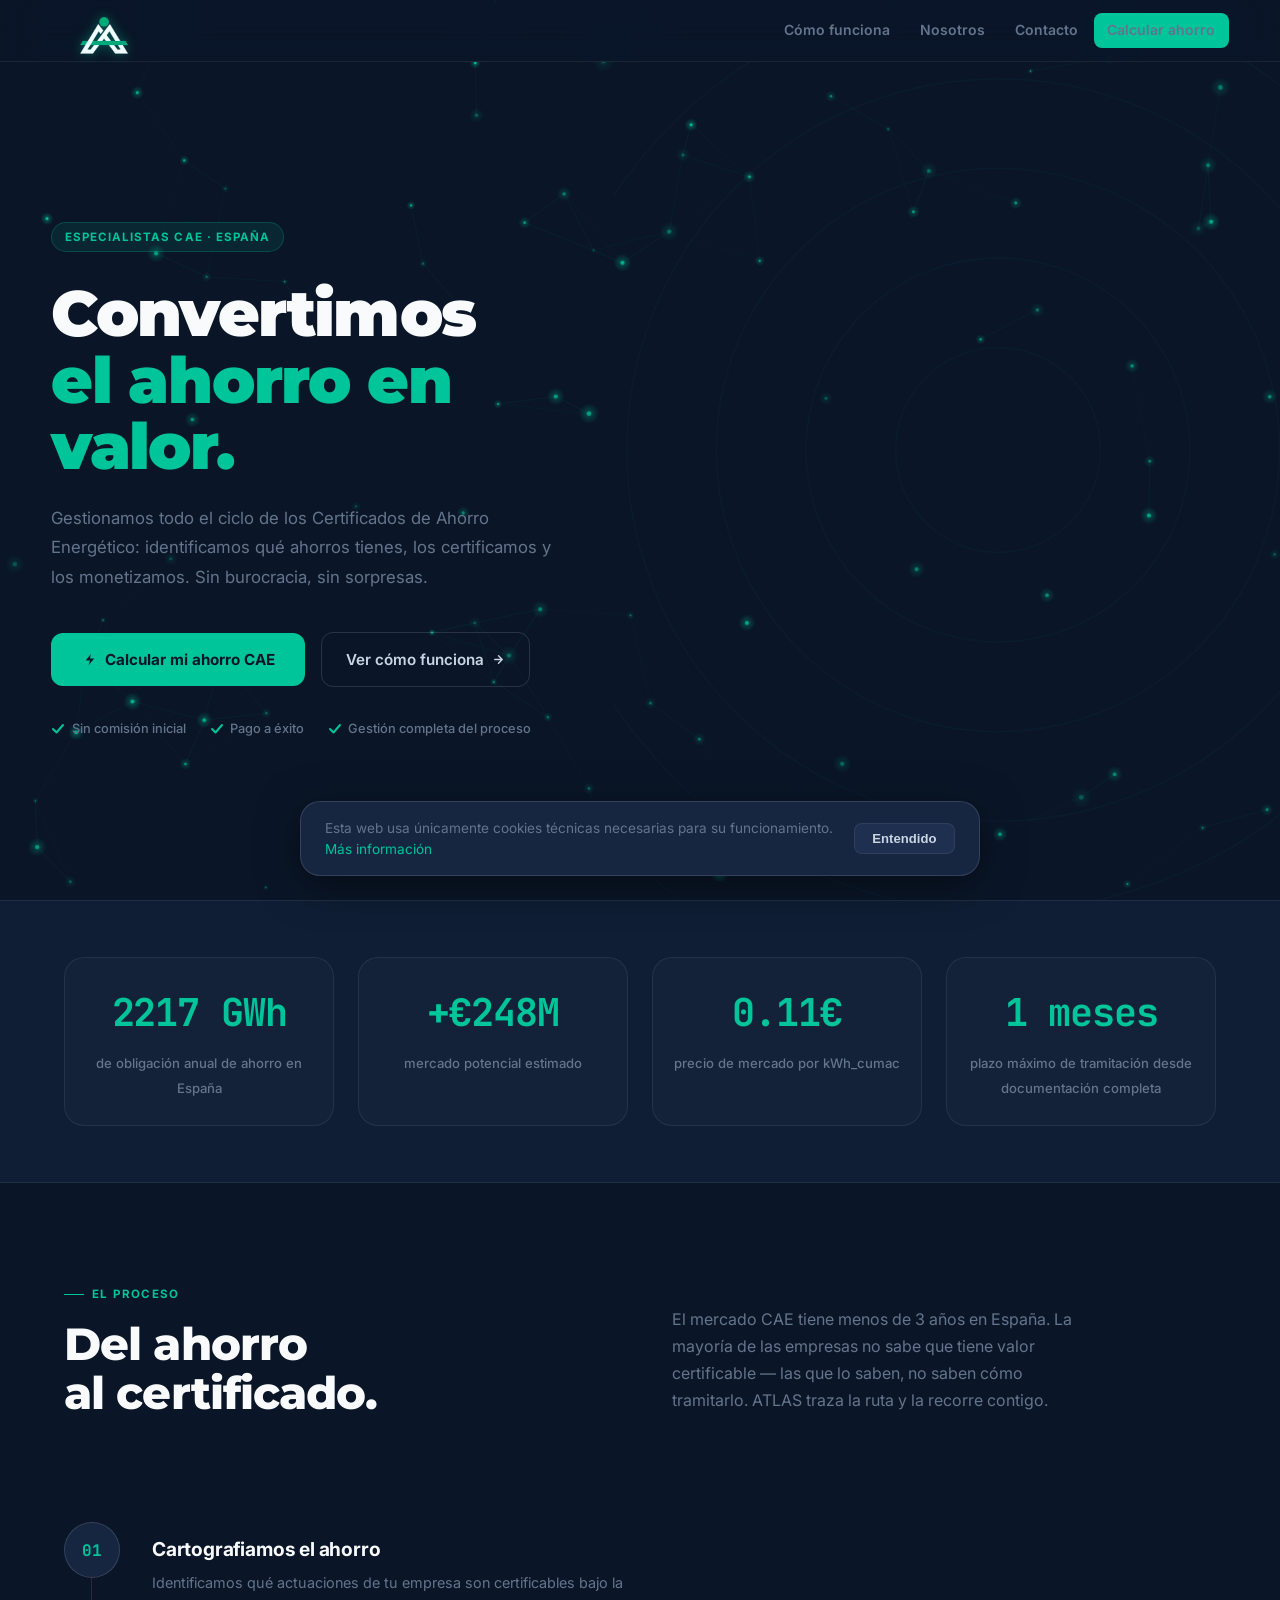
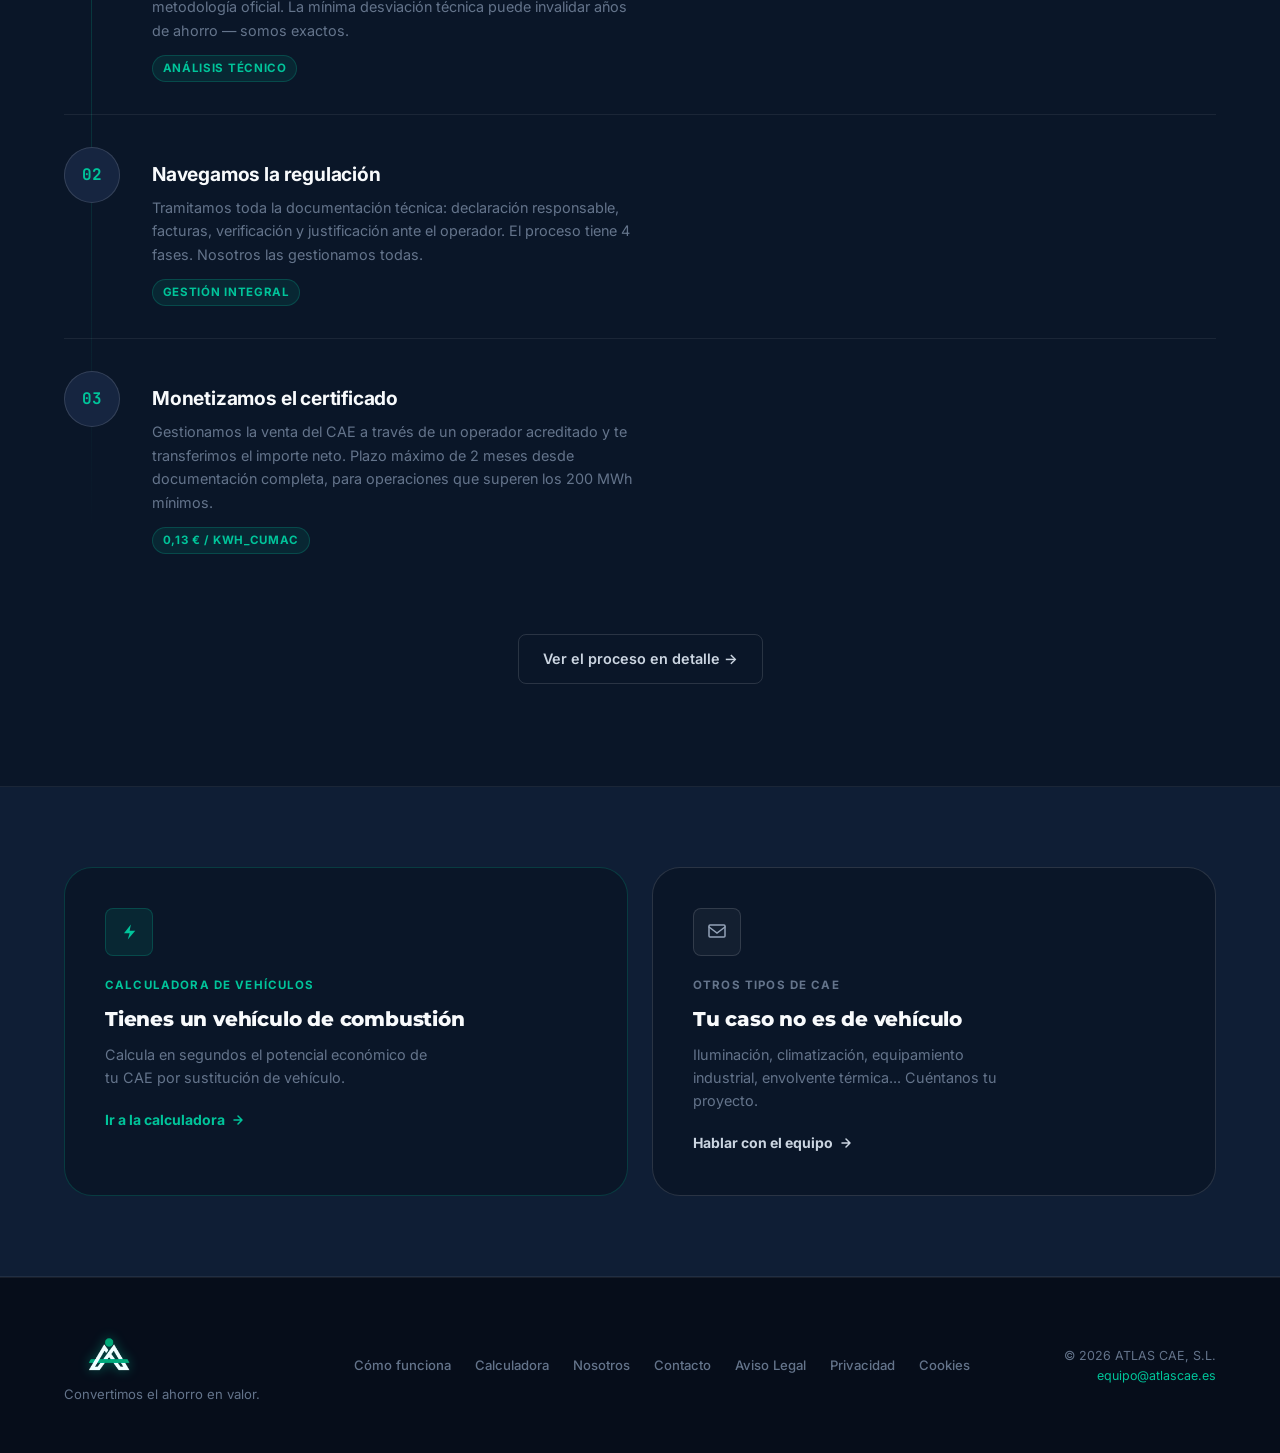
==== commit 7a9f1980: "Tracker microsoft" ====
--- a/index.html
+++ b/index.html
@@ -10,6 +10,13 @@
   <link href="https://fonts.googleapis.com/css2?family=Montserrat:wght@600;700;800;900&family=Inter:wght@400;500;600&family=JetBrains+Mono:wght@400;500;700&display=swap" rel="stylesheet">
   <link rel="icon" href="assets/logo/atlas-logo.png" type="image/png">
   <link rel="stylesheet" href="css/main.css">
+  <script type="text/javascript">
+    (function(c,l,a,r,i,t,y){
+        c[a]=c[a]||function(){(c[a].q=c[a].q||[]).push(arguments)};
+        t=l.createElement(r);t.async=1;t.src="https://www.clarity.ms/tag/"+i;
+        y=l.getElementsByTagName(r)[0];y.parentNode.insertBefore(t,y);
+    })(window, document, "clarity", "script", "wuiu95ij1x");
+  </script>
 </head>
 <body>
 
